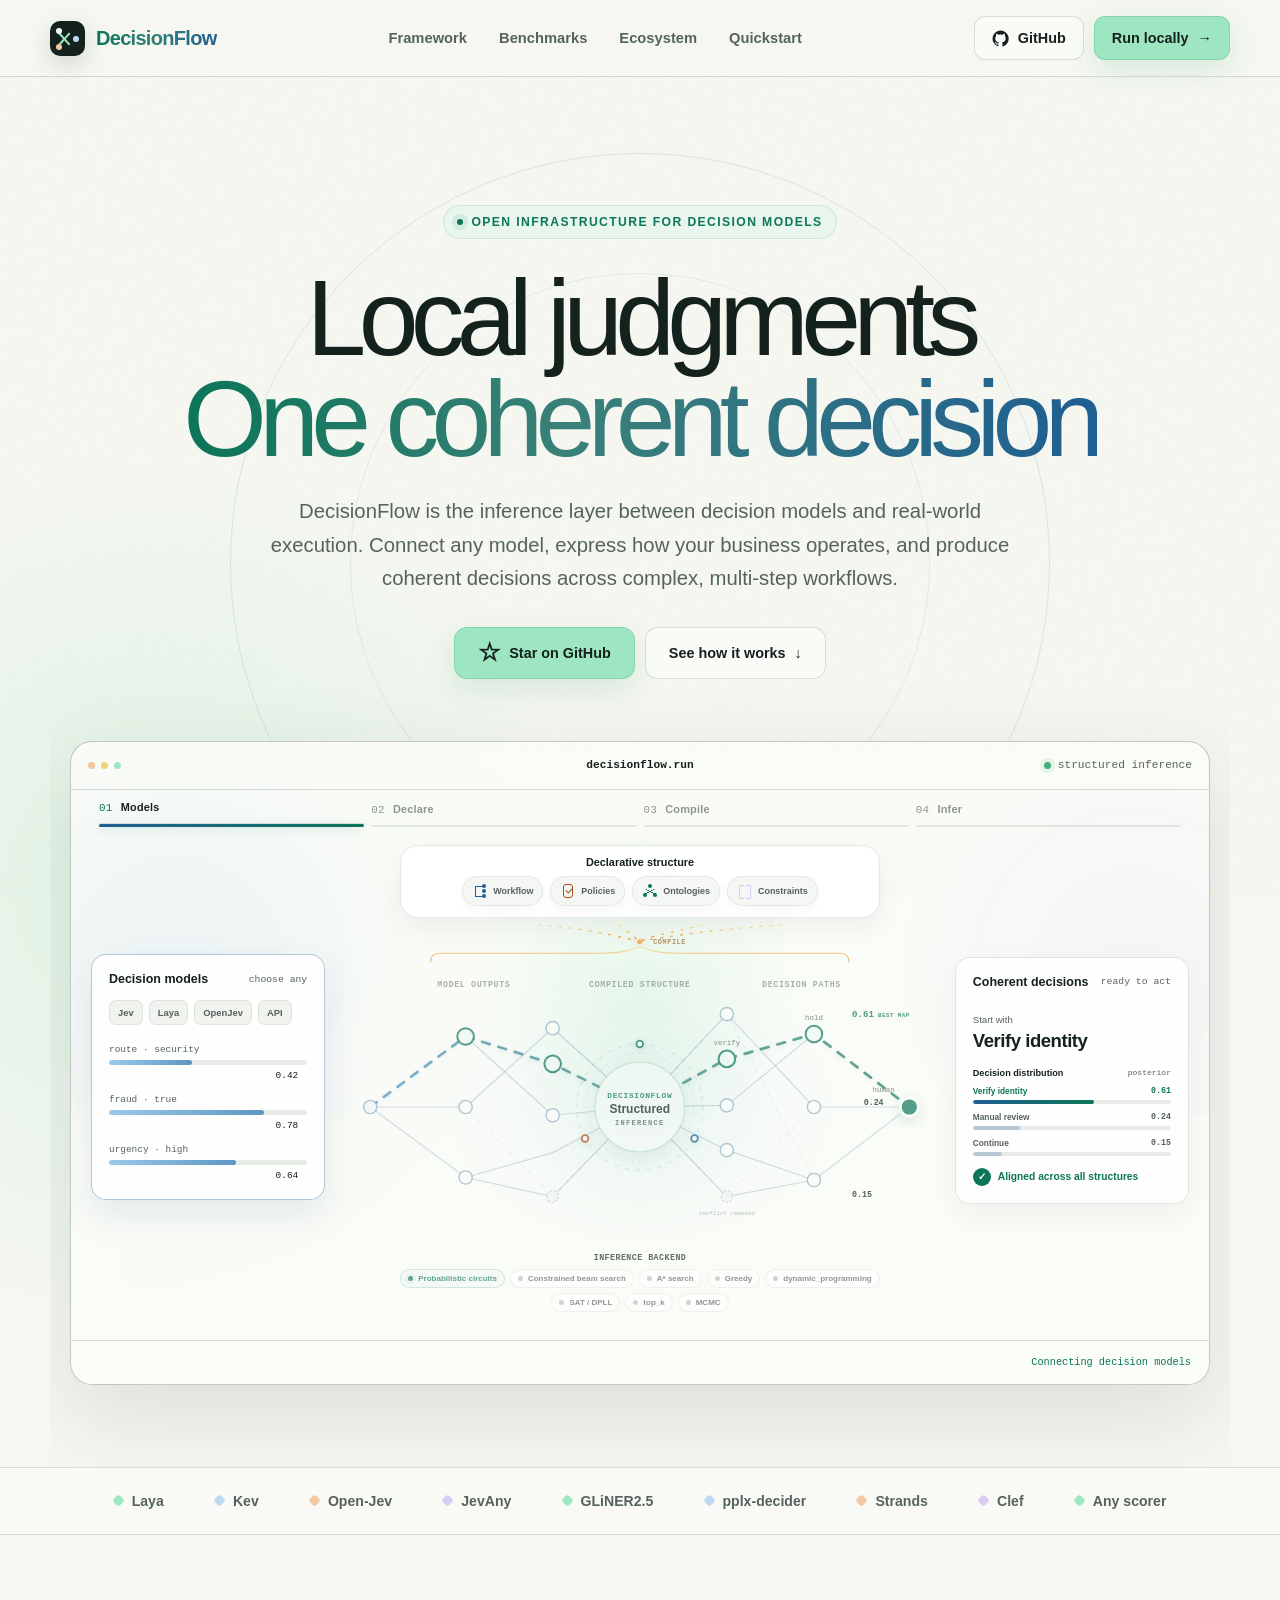
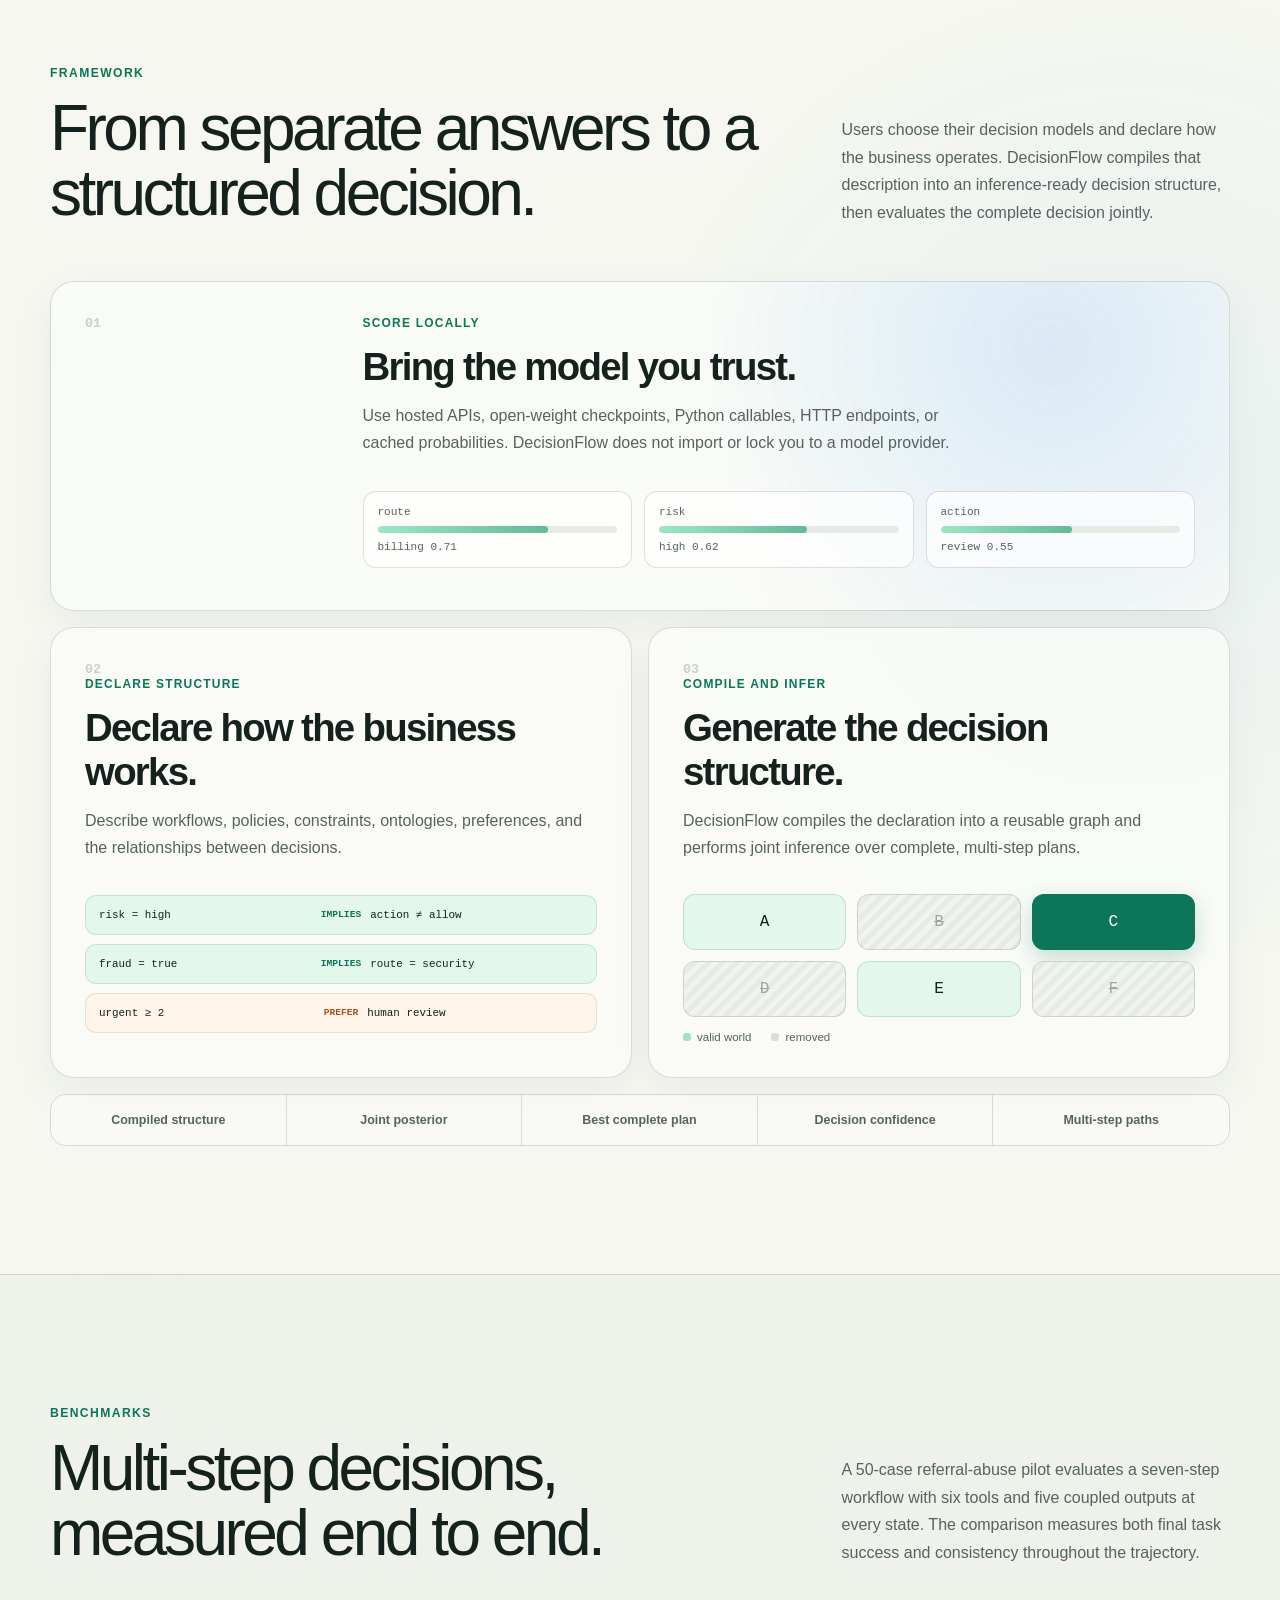
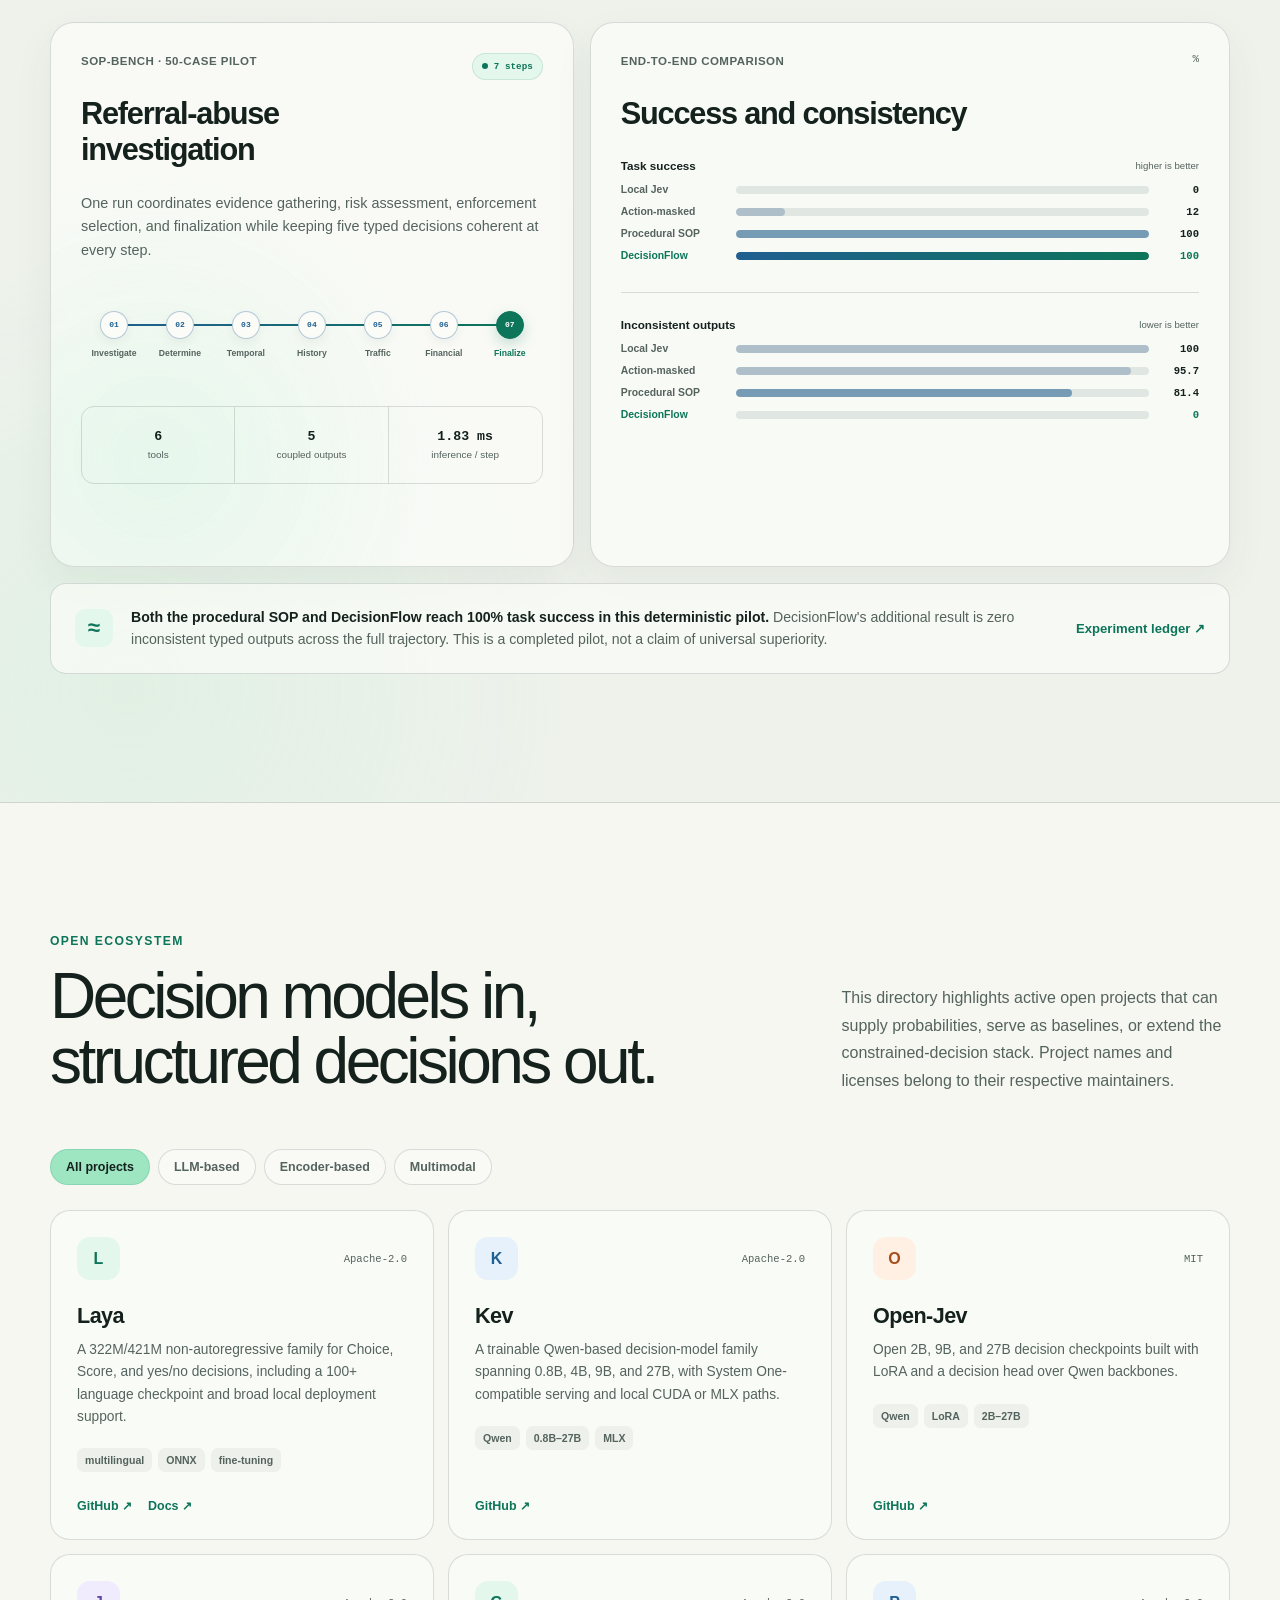
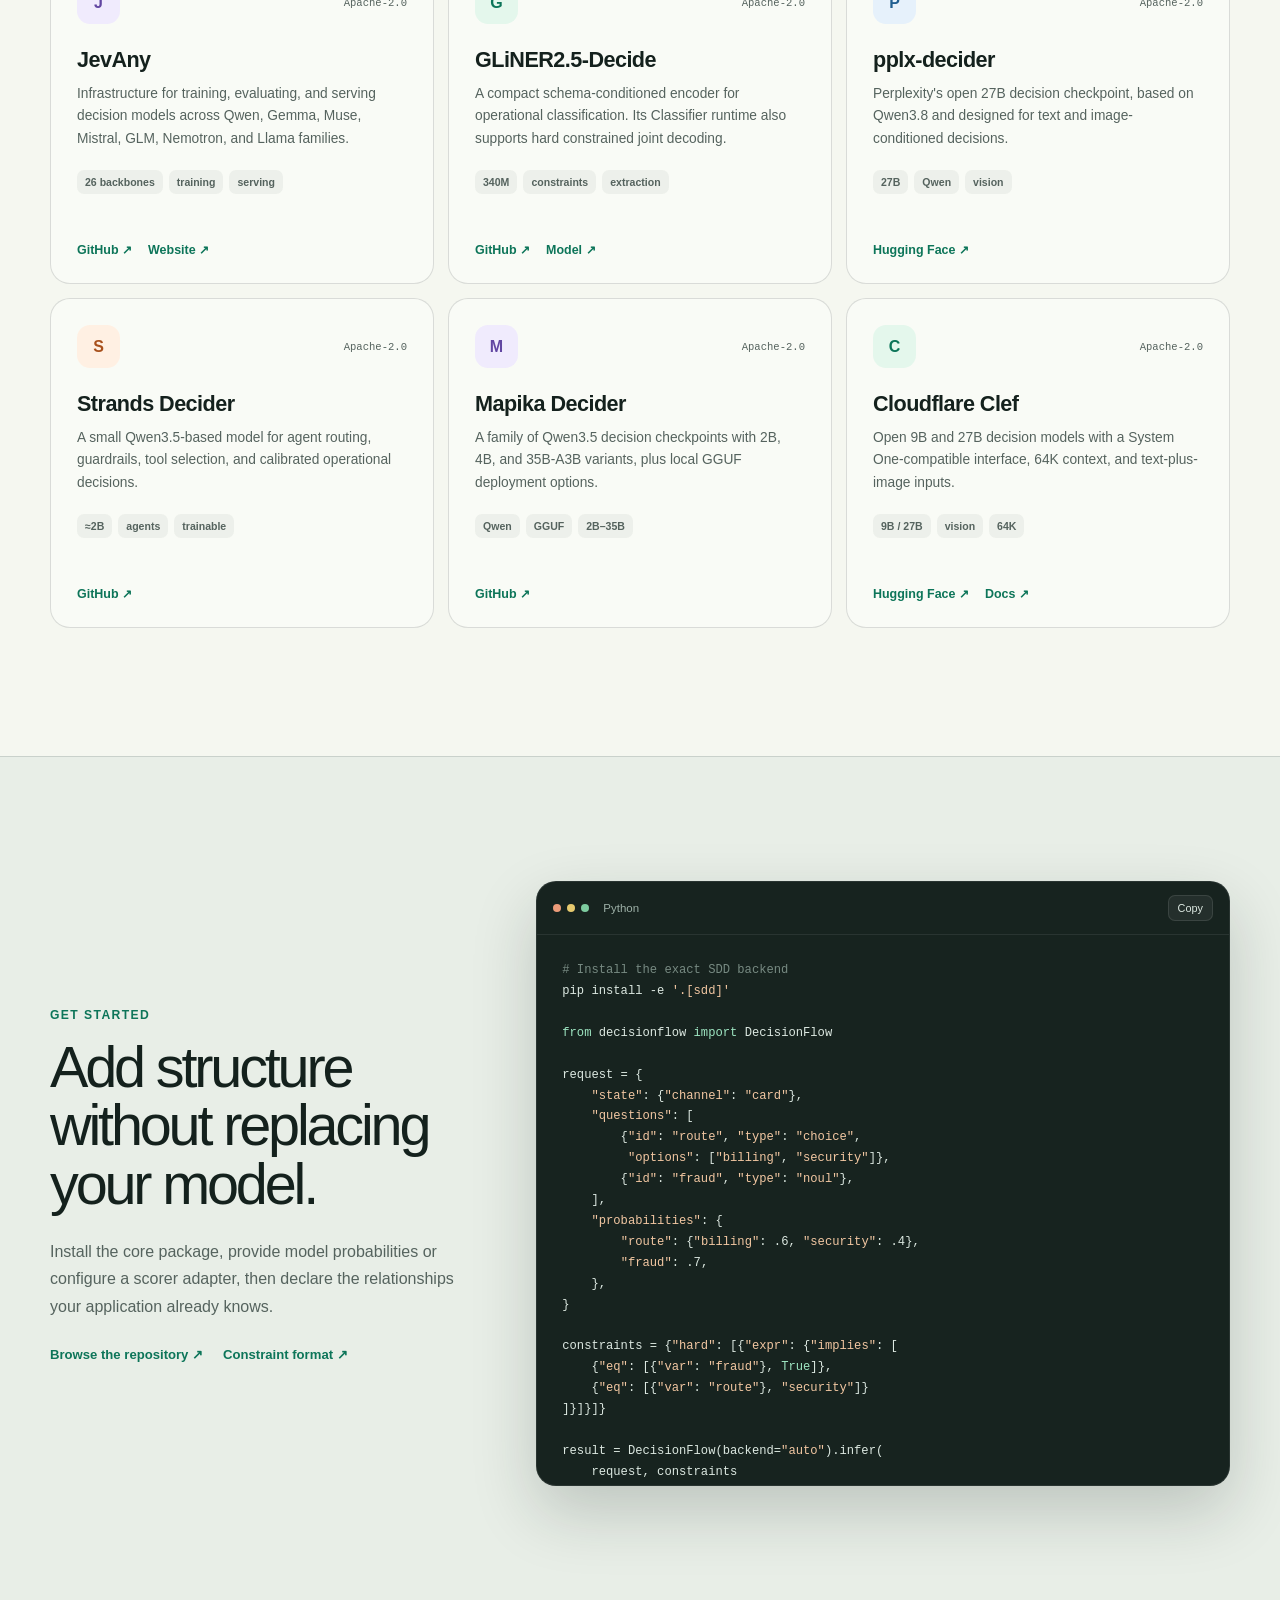
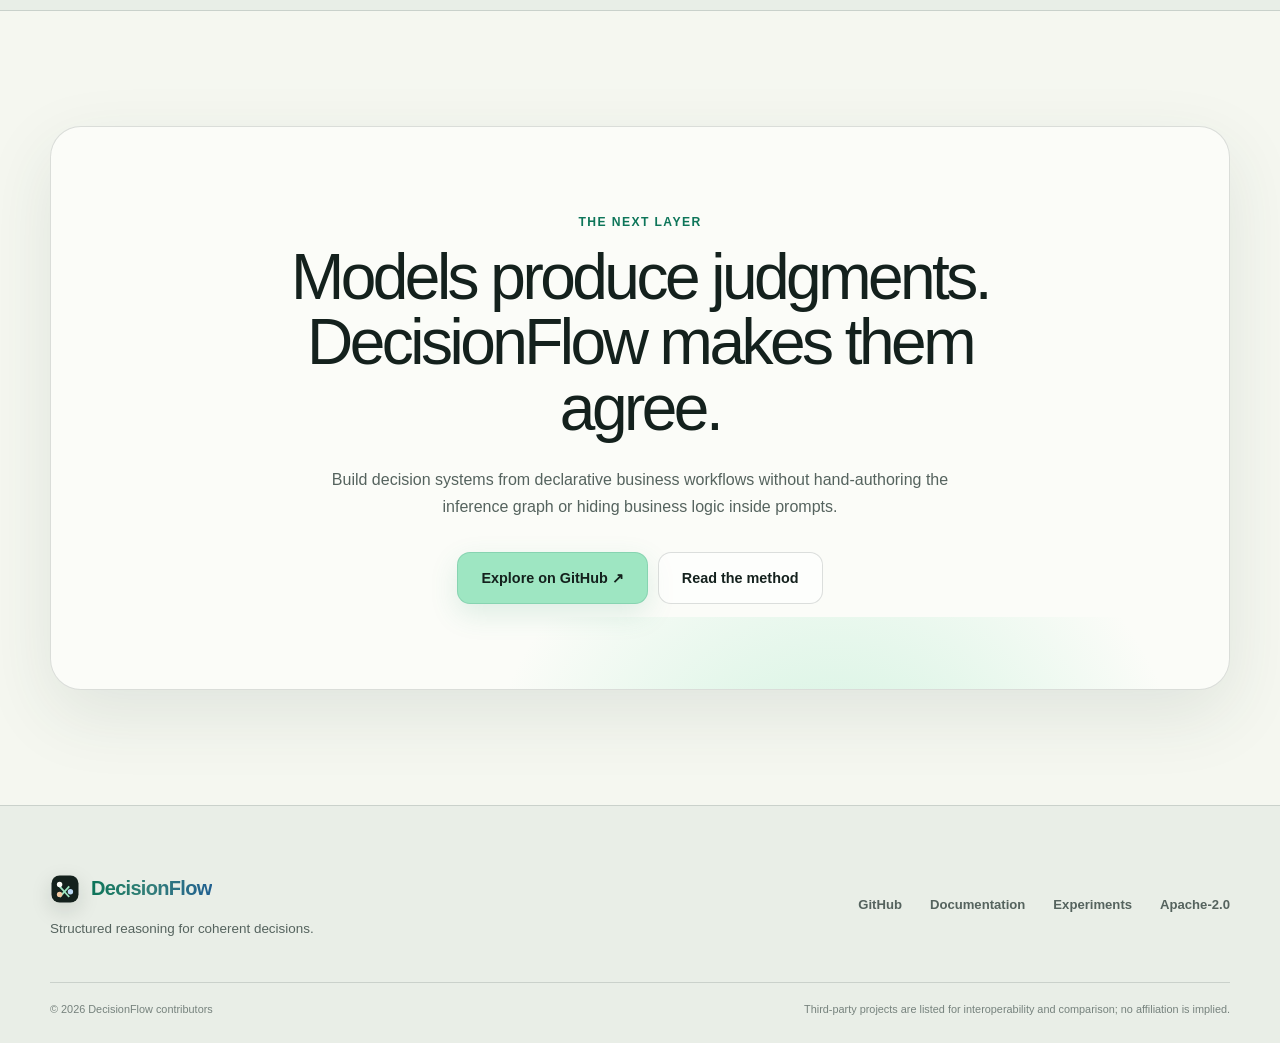
==== site/index.html @ d7b425db "Build declarative DecisionFlow core and refresh branding" ====
<!doctype html>
<html lang="en">
  <head>
    <meta charset="utf-8" />
    <meta name="viewport" content="width=device-width, initial-scale=1" />
    <meta
      name="description"
      content="DecisionFlow is the inference layer between decision models and real-world execution, producing coherent decisions across complex multi-step workflows."
    />
    <meta name="theme-color" content="#f5f7f0" />
    <meta property="og:title" content="DecisionFlow · Decisions that agree" />
    <meta
      property="og:description"
      content="Connect any decision model, express how your business operates, and produce coherent decisions across complex multi-step workflows."
    />
    <title>DecisionFlow · Decisions that agree</title>
    <link rel="icon" href="favicon.svg" type="image/svg+xml" />
    <link rel="stylesheet" href="styles.css" />
    <script src="script.js" defer></script>
  </head>
  <body>
    <a class="skip-link" href="#main">Skip to content</a>

    <header class="site-header">
      <div class="nav-shell">
        <a class="brand" href="#top" aria-label="DecisionFlow home">
          <span class="brand-mark" aria-hidden="true">
            <span class="mark-node mark-node-a"></span>
            <span class="mark-node mark-node-b"></span>
            <span class="mark-node mark-node-c"></span>
          </span>
          <span class="brand-wordmark">DecisionFlow</span>
        </a>

        <button class="nav-toggle" type="button" aria-expanded="false" aria-controls="primary-nav">
          <span class="sr-only">Toggle navigation</span>
          <span></span><span></span>
        </button>

        <nav id="primary-nav" class="primary-nav" aria-label="Primary navigation">
          <a href="#framework">Framework</a>
          <a href="#benchmarks">Benchmarks</a>
          <a href="#ecosystem">Ecosystem</a>
          <a href="#quickstart">Quickstart</a>
        </nav>

        <div class="nav-actions">
          <a class="button button-ghost" href="https://github.com/xiongbo010/DecisionFlow" target="_blank" rel="noreferrer">
            <svg viewBox="0 0 24 24" aria-hidden="true"><path d="M12 .7A11.5 11.5 0 0 0 8.36 23c.58.1.79-.25.79-.56v-2.02c-3.24.7-3.92-1.38-3.92-1.38-.53-1.35-1.3-1.7-1.3-1.7-1.05-.73.08-.72.08-.72 1.17.08 1.78 1.2 1.78 1.2 1.04 1.78 2.72 1.27 3.38.97.1-.75.4-1.27.74-1.56-2.58-.3-5.3-1.3-5.3-5.69 0-1.26.45-2.28 1.19-3.09-.12-.29-.52-1.47.11-3.05 0 0 .97-.31 3.16 1.18a10.95 10.95 0 0 1 5.76 0c2.2-1.49 3.16-1.18 3.16-1.18.63 1.58.23 2.76.11 3.05.74.81 1.19 1.83 1.19 3.09 0 4.4-2.72 5.39-5.31 5.68.42.36.79 1.07.79 2.16v3.2c0 .31.21.67.8.56A11.5 11.5 0 0 0 12 .7Z"/></svg>
            GitHub
          </a>
          <a class="button button-primary" href="#quickstart">Run locally <span aria-hidden="true">→</span></a>
        </div>
      </div>
    </header>

    <main id="main">
      <section id="top" class="hero section-shell">
        <div class="hero-orbit orbit-one" aria-hidden="true"></div>
        <div class="hero-orbit orbit-two" aria-hidden="true"></div>
        <div class="eyebrow reveal">Open Infrastructure for Decision Models</div>
        <h1 class="reveal">
          Local judgments<br />
          <span>One coherent decision</span>
        </h1>
        <p class="hero-copy reveal">
          DecisionFlow is the inference layer between decision models and real-world execution. Connect any model, express how your business operates, and produce coherent decisions across complex, multi-step workflows.
        </p>
        <div class="hero-actions reveal">
          <a class="button button-primary button-large" href="https://github.com/xiongbo010/DecisionFlow" target="_blank" rel="noreferrer">
            <span class="star-icon" aria-hidden="true">☆</span> Star on GitHub
          </a>
          <a class="button button-ghost button-large" href="#framework">See how it works <span aria-hidden="true">↓</span></a>
        </div>

        <div id="decisionflow-demo" class="flow-demo reveal" aria-label="DecisionFlow compile-and-infer animation">
          <div class="flow-topbar">
            <span class="flow-window-dots" aria-hidden="true"><i></i><i></i><i></i></span>
            <span id="flow-demo-title" class="flow-title">decisionflow.run</span>
            <span class="flow-runtime"><i></i> structured inference</span>
          </div>

          <div class="flow-stepper" aria-hidden="true">
            <span class="is-active" data-flow-step="0"><i>01</i> Models</span>
            <span data-flow-step="1"><i>02</i> Declare</span>
            <span data-flow-step="2"><i>03</i> Compile</span>
            <span data-flow-step="3"><i>04</i> Infer</span>
          </div>

          <div class="flow-canvas">
            <div class="flow-source flow-panel" data-flow-stage="0">
              <div class="flow-panel-heading">
                <span>Decision models</span>
                <small>choose any</small>
              </div>
              <div class="model-pills" aria-label="Compatible model sources">
                <span>Jev</span><span>Laya</span><span>OpenJev</span><span>API</span>
              </div>
              <div class="signal-list">
                <div><span>route · security</span><b><i style="--signal: 42%"></i></b><em>0.42</em></div>
                <div><span>fraud · true</span><b><i style="--signal: 78%"></i></b><em>0.78</em></div>
                <div><span>urgency · high</span><b><i style="--signal: 64%"></i></b><em>0.64</em></div>
              </div>
            </div>

            <div class="reasoning-field">
              <div class="reasoning-rules" data-flow-stage="1">
                <span>Declarative structure</span>
                <div>
                  <i><b class="structure-icon workflow" aria-hidden="true"></b>Workflow</i>
                  <i><b class="structure-icon policy" aria-hidden="true"></b>Policies</i>
                  <i><b class="structure-icon ontology" aria-hidden="true"></b>Ontologies</i>
                  <i><b class="structure-icon constraint" aria-hidden="true"></b>Constraints</i>
                </div>
              </div>
              <div class="compiler-stage" data-flow-stage="2" aria-label="Workflow, policies, ontologies, and constraints flow into the DecisionFlow Compiler, which generates the decision structure">
                <svg viewBox="0 0 700 48" aria-hidden="true">
                  <defs>
                    <linearGradient id="compilerArrowGradient" x1="0" x2="0" y1="0" y2="1">
                      <stop offset="0" stop-color="#f7d778" />
                      <stop offset="0.55" stop-color="#eda238" />
                      <stop offset="1" stop-color="#dc7928" />
                    </linearGradient>
                  </defs>
                  <g class="compiler-merge-streams">
                    <path d="M230 0 C265 2 310 10 347 19" />
                    <path d="M325 0 C332 6 342 12 348 19" />
                    <path d="M425 0 C405 6 365 12 352 19" />
                    <path d="M520 0 C470 3 405 10 353 19" />
                  </g>
                  <circle class="compiler-merge-point" cx="350" cy="20" r="3" />
                  <text x="366" y="23">COMPILE</text>
                  <path class="compiler-scope-brace" d="M350 26 C338 30 330 34 300 34 H110 Q100 34 100 44 M350 26 C362 30 370 34 400 34 H590 Q600 34 600 44" />
                </svg>
              </div>
              <svg class="reasoning-graph" data-flow-stage="3" viewBox="0 0 700 340" role="img" aria-labelledby="graph-title graph-desc">
                <title id="graph-title">DecisionFlow compiles and infers over a branching decision structure</title>
                <desc id="graph-desc">Decision models and a declarative business workflow are the user inputs. DecisionFlow compiles them into a decision structure, then performs joint inference over the generated graph to return coherent decisions.</desc>
                <defs>
                  <linearGradient id="pathGradient" x1="0" x2="1">
                    <stop offset="0" stop-color="#4d8fbd" />
                    <stop offset="0.5" stop-color="#347f79" />
                    <stop offset="1" stop-color="#178065" />
                  </linearGradient>
                  <filter id="coreGlow" x="-60%" y="-60%" width="220%" height="220%">
                    <feDropShadow dx="0" dy="8" stdDeviation="10" flood-color="#5c8f7b" flood-opacity="0.18" />
                  </filter>
                </defs>

                <g class="graph-labels" aria-hidden="true">
                  <text x="150" y="25">MODEL OUTPUTS</text>
                  <text x="350" y="25">COMPILED STRUCTURE</text>
                  <text x="545" y="25">DECISION PATHS</text>
                </g>

                <g class="reasoning-edges" aria-hidden="true">
                  <path class="reasoning-edge recommended" d="M25 170 L140 85 L245 118 L350 170 L455 112 L560 82 L675 170" />
                  <path class="reasoning-edge possible" d="M25 170 L140 170 L245 75 L350 170 L455 58 L560 170 L675 170" />
                  <path class="reasoning-edge possible" d="M25 170 L140 255 L245 225 L350 170 L455 222 L560 258 L675 170" />
                  <path class="reasoning-edge possible" d="M140 85 L245 180 L350 170 L455 168 L560 82" />
                  <path class="reasoning-edge possible" d="M140 255 L245 278 L350 170 L455 278 L560 258" />
                  <path class="reasoning-edge removed" d="M140 170 L245 278 L350 170 L455 278 L560 170" />
                  <path class="reasoning-edge removed" d="M245 75 L350 170 L455 58 L560 258" />
                </g>

                <g class="reasoning-nodes" aria-hidden="true">
                  <circle class="entry-node" cx="25" cy="170" r="8" />
                  <circle class="path-node selected" cx="140" cy="85" r="10" />
                  <circle class="path-node" cx="140" cy="170" r="8" />
                  <circle class="path-node" cx="140" cy="255" r="8" />
                  <circle class="path-node" cx="245" cy="75" r="8" />
                  <circle class="path-node selected" cx="245" cy="118" r="10" />
                  <circle class="path-node" cx="245" cy="180" r="8" />
                  <circle class="path-node removed-node" cx="245" cy="278" r="7" />

                  <circle class="path-node" cx="455" cy="58" r="8" />
                  <circle class="path-node selected" cx="455" cy="112" r="10" />
                  <circle class="path-node" cx="455" cy="168" r="8" />
                  <circle class="path-node" cx="455" cy="222" r="8" />
                  <circle class="path-node removed-node" cx="455" cy="278" r="7" />
                  <circle class="path-node selected" cx="560" cy="82" r="10" />
                  <circle class="path-node" cx="560" cy="170" r="8" />
                  <circle class="path-node" cx="560" cy="258" r="8" />
                  <circle class="exit-node" cx="675" cy="170" r="11" />
                </g>

                <g class="reasoning-core" filter="url(#coreGlow)">
                  <circle class="core-ring ring-a" cx="350" cy="170" r="76" />
                  <circle class="core-ring ring-b" cx="350" cy="170" r="65" />
                  <g class="core-orbit-dots" aria-hidden="true">
                    <circle cx="350" cy="94" r="4" />
                    <circle cx="416" cy="208" r="4" />
                    <circle cx="284" cy="208" r="4" />
                  </g>
                  <circle class="core-disc" cx="350" cy="170" r="54" />
                  <text class="core-brand" x="350" y="159">DECISIONFLOW</text>
                  <text class="core-action" x="350" y="177">Structured</text>
                  <text class="core-sub" x="350" y="192">INFERENCE</text>
                </g>

                <g class="path-labels" aria-hidden="true">
                  <text x="455" y="95">verify</text>
                  <text x="560" y="65">hold</text>
                  <text x="644" y="152">human</text>
                  <text class="removed-label" x="455" y="300">conflict removed</text>
                </g>

                <g class="path-probabilities" aria-hidden="true">
                  <text class="path-probability best" x="606" y="62">0.61<tspan dx="5">BEST MAP</tspan></text>
                  <text class="path-probability" x="620" y="168">0.24</text>
                  <text class="path-probability" x="606" y="278">0.15</text>
                </g>
              </svg>
              <div class="inference-backends" data-flow-stage="3" aria-label="Selectable inference backends: probabilistic circuits, constrained beam search, A star search, greedy, dynamic programming, SAT or DPLL, top k, and MCMC">
                <span>Inference backend</span>
                <div>
                  <i class="is-selected"><b></b>Probabilistic circuits</i>
                  <i><b></b>Constrained beam search</i>
                  <i><b></b>A* search</i>
                  <i><b></b>Greedy</i>
                  <i><b></b>dynamic_programming</i>
                  <i><b></b>SAT / DPLL</i>
                  <i><b></b>top_k</i>
                  <i><b></b>MCMC</i>
                </div>
              </div>
            </div>

            <div class="flow-result flow-panel" data-flow-stage="3">
              <div class="flow-panel-heading">
                <span>Coherent decisions</span>
                <small>ready to act</small>
              </div>
              <div class="recommendation-lead">
                <small>Start with</small>
                <strong>Verify identity</strong>
              </div>
              <div class="decision-distribution" role="img" aria-label="Decision distribution: verify identity 0.61, manual review 0.24, continue 0.15">
                <div class="distribution-heading"><span>Decision distribution</span><small>posterior</small></div>
                <div class="distribution-row is-best">
                  <div><span>Verify identity</span><strong>0.61</strong></div>
                  <b><i style="--probability: 61%"></i></b>
                </div>
                <div class="distribution-row">
                  <div><span>Manual review</span><strong>0.24</strong></div>
                  <b><i style="--probability: 24%"></i></b>
                </div>
                <div class="distribution-row">
                  <div><span>Continue</span><strong>0.15</strong></div>
                  <b><i style="--probability: 15%"></i></b>
                </div>
              </div>
              <div class="coherence-check"><span aria-hidden="true">✓</span> Aligned across all structures</div>
            </div>
          </div>

          <div class="flow-footer">
            <span class="flow-live" aria-live="polite">Connecting decision models</span>
          </div>
        </div>
      </section>

      <section class="model-ribbon" aria-label="Compatible decision-model ecosystem">
        <div class="ribbon-track">
          <a href="https://github.com/NandhaKishorM/laya" target="_blank" rel="noreferrer"><i class="ribbon-dot mint"></i>Laya</a>
          <a href="https://github.com/jaredpalmer/kev" target="_blank" rel="noreferrer"><i class="ribbon-dot blue"></i>Kev</a>
          <a href="https://github.com/Zefan-Cai/Open-Jev" target="_blank" rel="noreferrer"><i class="ribbon-dot orange"></i>Open-Jev</a>
          <a href="https://github.com/SimpleJev/JevAny" target="_blank" rel="noreferrer"><i class="ribbon-dot violet"></i>JevAny</a>
          <a href="https://github.com/fastino-ai/GLiNER2" target="_blank" rel="noreferrer"><i class="ribbon-dot mint"></i>GLiNER2.5</a>
          <a href="https://huggingface.co/perplexity-ai/pplx-decider-v1-27b" target="_blank" rel="noreferrer"><i class="ribbon-dot blue"></i>pplx-decider</a>
          <a href="https://github.com/strands-labs/strands-decider" target="_blank" rel="noreferrer"><i class="ribbon-dot orange"></i>Strands</a>
          <a href="https://huggingface.co/Cloudflare/clef" target="_blank" rel="noreferrer"><i class="ribbon-dot violet"></i>Clef</a>
          <span aria-hidden="true"><i class="ribbon-dot mint"></i>Any scorer</span>
        </div>
      </section>

      <section id="framework" class="section-shell content-section">
        <div class="section-heading reveal">
          <div>
            <span class="kicker">Framework</span>
            <h2>From separate answers to a structured decision.</h2>
          </div>
          <p>
            Users choose their decision models and declare how the business operates. DecisionFlow compiles that description into an inference-ready decision structure, then evaluates the complete decision jointly.
          </p>
        </div>

        <div class="method-grid">
          <article class="method-card method-card-wide reveal">
            <div class="card-number">01</div>
            <div class="method-card-copy">
              <span class="card-label">Score locally</span>
              <h3>Bring the model you trust.</h3>
              <p>Use hosted APIs, open-weight checkpoints, Python callables, HTTP endpoints, or cached probabilities. DecisionFlow does not import or lock you to a model provider.</p>
              <div class="probability-row" aria-label="Three example local probability distributions">
                <div><span>route</span><b style="--p: 71%"></b><small>billing 0.71</small></div>
                <div><span>risk</span><b style="--p: 62%"></b><small>high 0.62</small></div>
                <div><span>action</span><b style="--p: 55%"></b><small>review 0.55</small></div>
              </div>
            </div>
          </article>

          <article class="method-card reveal">
            <div class="card-number">02</div>
            <span class="card-label">Declare structure</span>
            <h3>Declare how the business works.</h3>
            <p>Describe workflows, policies, constraints, ontologies, preferences, and the relationships between decisions.</p>
            <div class="rule-stack" aria-hidden="true">
              <span><i>risk = high</i><b>implies</b><i>action ≠ allow</i></span>
              <span><i>fraud = true</i><b>implies</b><i>route = security</i></span>
              <span class="soft-rule"><i>urgent ≥ 2</i><b>prefer</b><i>human review</i></span>
            </div>
          </article>

          <article class="method-card reveal">
            <div class="card-number">03</div>
            <span class="card-label">Compile and infer</span>
            <h3>Generate the decision structure.</h3>
            <p>DecisionFlow compiles the declaration into a reusable graph and performs joint inference over complete, multi-step plans.</p>
            <div class="world-map" aria-hidden="true">
              <span class="valid">A</span><span>B</span><span class="valid selected">C</span><span>D</span><span class="valid">E</span><span>F</span>
            </div>
            <div class="world-legend"><span><i></i> valid world</span><span><i></i> removed</span></div>
          </article>
        </div>

        <div class="output-strip reveal">
          <span>Compiled structure</span><span>Joint posterior</span><span>Best complete plan</span><span>Decision confidence</span><span>Multi-step paths</span>
        </div>
      </section>

      <section id="benchmarks" class="evidence-section benchmark-section">
        <div class="section-shell">
          <div class="section-heading reveal">
            <div>
              <span class="kicker">Benchmarks</span>
              <h2>Multi-step decisions, measured end to end.</h2>
            </div>
            <p>A 50-case referral-abuse pilot evaluates a seven-step workflow with six tools and five coupled outputs at every state. The comparison measures both final task success and consistency throughout the trajectory.</p>
          </div>

          <div class="benchmark-grid">
            <article class="benchmark-demo reveal">
              <div class="benchmark-card-heading">
                <div>
                  <span class="metric-context">SOP-Bench · 50-case pilot</span>
                  <h3>Referral-abuse investigation</h3>
                </div>
                <span class="benchmark-status"><i></i>7 steps</span>
              </div>

              <p class="benchmark-summary">One run coordinates evidence gathering, risk assessment, enforcement selection, and finalization while keeping five typed decisions coherent at every step.</p>

              <div class="trajectory-demo" aria-label="Example seven-step DecisionFlow trajectory">
                <div class="trajectory-line" aria-hidden="true"><i></i></div>
                <ol>
                  <li><span>01</span><b>Investigate</b></li>
                  <li><span>02</span><b>Determine</b></li>
                  <li><span>03</span><b>Temporal</b></li>
                  <li><span>04</span><b>History</b></li>
                  <li><span>05</span><b>Traffic</b></li>
                  <li><span>06</span><b>Financial</b></li>
                  <li class="is-final"><span>07</span><b>Finalize</b></li>
                </ol>
              </div>

              <div class="benchmark-facts" aria-label="Experiment scale">
                <span><b>6</b> tools</span>
                <span><b>5</b> coupled outputs</span>
                <span><b>1.83 ms</b> inference / step</span>
              </div>
            </article>

            <article class="benchmark-chart reveal">
              <div class="benchmark-card-heading">
                <div>
                  <span class="metric-context">End-to-end comparison</span>
                  <h3>Success and consistency</h3>
                </div>
                <span class="chart-unit">%</span>
              </div>

              <div class="bar-panel" role="img" aria-label="Task success: Local Jev 0 percent, Action-masked workflow 12 percent, Procedural SOP 100 percent, DecisionFlow 100 percent">
                <div class="bar-panel-heading"><span>Task success</span><small>higher is better</small></div>
                <div class="benchmark-bar"><span>Local Jev</span><b><i style="--bar: 0%"></i></b><strong>0</strong></div>
                <div class="benchmark-bar"><span>Action-masked</span><b><i style="--bar: 12%"></i></b><strong>12</strong></div>
                <div class="benchmark-bar procedural"><span>Procedural SOP</span><b><i style="--bar: 100%"></i></b><strong>100</strong></div>
                <div class="benchmark-bar decisionflow"><span>DecisionFlow</span><b><i style="--bar: 100%"></i></b><strong>100</strong></div>
              </div>

              <div class="bar-panel" role="img" aria-label="Inconsistent typed outputs: Local Jev 100 percent, Action-masked workflow 95.7 percent, Procedural SOP 81.4 percent, DecisionFlow 0 percent">
                <div class="bar-panel-heading"><span>Inconsistent outputs</span><small>lower is better</small></div>
                <div class="benchmark-bar"><span>Local Jev</span><b><i style="--bar: 100%"></i></b><strong>100</strong></div>
                <div class="benchmark-bar"><span>Action-masked</span><b><i style="--bar: 95.7%"></i></b><strong>95.7</strong></div>
                <div class="benchmark-bar procedural"><span>Procedural SOP</span><b><i style="--bar: 81.4%"></i></b><strong>81.4</strong></div>
                <div class="benchmark-bar decisionflow"><span>DecisionFlow</span><b><i style="--bar: 0%"></i></b><strong>0</strong></div>
              </div>
            </article>
          </div>

          <div class="evidence-note benchmark-note reveal">
            <div class="note-icon" aria-hidden="true">≈</div>
            <p><strong>Both the procedural SOP and DecisionFlow reach 100% task success in this deterministic pilot.</strong> DecisionFlow's additional result is zero inconsistent typed outputs across the full trajectory. This is a completed pilot, not a claim of universal superiority.</p>
            <a href="https://github.com/xiongbo010/DecisionFlow/blob/main/experiments/EXPERIMENT_LEDGER.md" target="_blank" rel="noreferrer">Experiment ledger <span aria-hidden="true">↗</span></a>
          </div>
        </div>
      </section>

      <section id="ecosystem" class="section-shell content-section ecosystem-section">
        <div class="section-heading reveal">
          <div>
            <span class="kicker">Open ecosystem</span>
            <h2>Decision models in, structured decisions out.</h2>
          </div>
          <p>This directory highlights active open projects that can supply probabilities, serve as baselines, or extend the constrained-decision stack. Project names and licenses belong to their respective maintainers.</p>
        </div>

        <div class="project-filters reveal" role="group" aria-label="Filter ecosystem projects">
          <button class="filter-button active" type="button" data-filter="all">All projects</button>
          <button class="filter-button" type="button" data-filter="decoder">LLM-based</button>
          <button class="filter-button" type="button" data-filter="encoder">Encoder-based</button>
          <button class="filter-button" type="button" data-filter="multimodal">Multimodal</button>
        </div>

        <div class="project-grid">
          <article class="project-card reveal" data-category="encoder">
            <div class="project-topline"><span class="project-symbol symbol-mint">L</span><span class="license">Apache-2.0</span></div>
            <h3>Laya</h3>
            <p>A 322M/421M non-autoregressive family for Choice, Score, and yes/no decisions, including a 100+ language checkpoint and broad local deployment support.</p>
            <div class="tag-row"><span>multilingual</span><span>ONNX</span><span>fine-tuning</span></div>
            <div class="project-links">
              <a href="https://github.com/NandhaKishorM/laya" target="_blank" rel="noreferrer">GitHub ↗</a>
              <a href="https://nandhakishorm.github.io/laya/" target="_blank" rel="noreferrer">Docs ↗</a>
            </div>
          </article>

          <article class="project-card reveal" data-category="decoder">
            <div class="project-topline"><span class="project-symbol symbol-blue">K</span><span class="license">Apache-2.0</span></div>
            <h3>Kev</h3>
            <p>A trainable Qwen-based decision-model family spanning 0.8B, 4B, 9B, and 27B, with System One-compatible serving and local CUDA or MLX paths.</p>
            <div class="tag-row"><span>Qwen</span><span>0.8B–27B</span><span>MLX</span></div>
            <div class="project-links"><a href="https://github.com/jaredpalmer/kev" target="_blank" rel="noreferrer">GitHub ↗</a></div>
          </article>

          <article class="project-card reveal" data-category="decoder">
            <div class="project-topline"><span class="project-symbol symbol-orange">O</span><span class="license">MIT</span></div>
            <h3>Open-Jev</h3>
            <p>Open 2B, 9B, and 27B decision checkpoints built with LoRA and a decision head over Qwen backbones.</p>
            <div class="tag-row"><span>Qwen</span><span>LoRA</span><span>2B–27B</span></div>
            <div class="project-links"><a href="https://github.com/Zefan-Cai/Open-Jev" target="_blank" rel="noreferrer">GitHub ↗</a></div>
          </article>

          <article class="project-card reveal" data-category="decoder multimodal">
            <div class="project-topline"><span class="project-symbol symbol-violet">J</span><span class="license">Apache-2.0</span></div>
            <h3>JevAny</h3>
            <p>Infrastructure for training, evaluating, and serving decision models across Qwen, Gemma, Muse, Mistral, GLM, Nemotron, and Llama families.</p>
            <div class="tag-row"><span>26 backbones</span><span>training</span><span>serving</span></div>
            <div class="project-links">
              <a href="https://github.com/SimpleJev/JevAny" target="_blank" rel="noreferrer">GitHub ↗</a>
              <a href="https://simplejev.org/JevAny/" target="_blank" rel="noreferrer">Website ↗</a>
            </div>
          </article>

          <article class="project-card reveal" data-category="encoder">
            <div class="project-topline"><span class="project-symbol symbol-mint">G</span><span class="license">Apache-2.0</span></div>
            <h3>GLiNER2.5-Decide</h3>
            <p>A compact schema-conditioned encoder for operational classification. Its Classifier runtime also supports hard constrained joint decoding.</p>
            <div class="tag-row"><span>340M</span><span>constraints</span><span>extraction</span></div>
            <div class="project-links">
              <a href="https://github.com/fastino-ai/GLiNER2" target="_blank" rel="noreferrer">GitHub ↗</a>
              <a href="https://huggingface.co/fastino/GLiNER2.5-Decide" target="_blank" rel="noreferrer">Model ↗</a>
            </div>
          </article>

          <article class="project-card reveal" data-category="decoder multimodal">
            <div class="project-topline"><span class="project-symbol symbol-blue">P</span><span class="license">Apache-2.0</span></div>
            <h3>pplx-decider</h3>
            <p>Perplexity's open 27B decision checkpoint, based on Qwen3.8 and designed for text and image-conditioned decisions.</p>
            <div class="tag-row"><span>27B</span><span>Qwen</span><span>vision</span></div>
            <div class="project-links"><a href="https://huggingface.co/perplexity-ai/pplx-decider-v1-27b" target="_blank" rel="noreferrer">Hugging Face ↗</a></div>
          </article>

          <article class="project-card reveal" data-category="decoder">
            <div class="project-topline"><span class="project-symbol symbol-orange">S</span><span class="license">Apache-2.0</span></div>
            <h3>Strands Decider</h3>
            <p>A small Qwen3.5-based model for agent routing, guardrails, tool selection, and calibrated operational decisions.</p>
            <div class="tag-row"><span>≈2B</span><span>agents</span><span>trainable</span></div>
            <div class="project-links"><a href="https://github.com/strands-labs/strands-decider" target="_blank" rel="noreferrer">GitHub ↗</a></div>
          </article>

          <article class="project-card reveal" data-category="decoder">
            <div class="project-topline"><span class="project-symbol symbol-violet">M</span><span class="license">Apache-2.0</span></div>
            <h3>Mapika Decider</h3>
            <p>A family of Qwen3.5 decision checkpoints with 2B, 4B, and 35B-A3B variants, plus local GGUF deployment options.</p>
            <div class="tag-row"><span>Qwen</span><span>GGUF</span><span>2B–35B</span></div>
            <div class="project-links"><a href="https://github.com/Mapika/decider" target="_blank" rel="noreferrer">GitHub ↗</a></div>
          </article>

          <article class="project-card reveal" data-category="decoder multimodal">
            <div class="project-topline"><span class="project-symbol symbol-mint">C</span><span class="license">Apache-2.0</span></div>
            <h3>Cloudflare Clef</h3>
            <p>Open 9B and 27B decision models with a System One-compatible interface, 64K context, and text-plus-image inputs.</p>
            <div class="tag-row"><span>9B / 27B</span><span>vision</span><span>64K</span></div>
            <div class="project-links">
              <a href="https://huggingface.co/Cloudflare/clef" target="_blank" rel="noreferrer">Hugging Face ↗</a>
              <a href="https://developers.cloudflare.com/workers-ai/models/clef/" target="_blank" rel="noreferrer">Docs ↗</a>
            </div>
          </article>
        </div>
      </section>

      <section id="quickstart" class="quickstart-section">
        <div class="section-shell quickstart-grid">
          <div class="quickstart-copy reveal">
            <span class="kicker">Get started</span>
            <h2>Add structure without replacing your model.</h2>
            <p>Install the core package, provide model probabilities or configure a scorer adapter, then declare the relationships your application already knows.</p>
            <div class="quickstart-links">
              <a href="https://github.com/xiongbo010/DecisionFlow" target="_blank" rel="noreferrer">Browse the repository ↗</a>
              <a href="https://github.com/xiongbo010/DecisionFlow/blob/main/docs/json-format.md" target="_blank" rel="noreferrer">Constraint format ↗</a>
            </div>
          </div>

          <div class="code-window reveal">
            <div class="code-toolbar">
              <div><i></i><i></i><i></i><span>Python</span></div>
              <button id="copy-code" type="button" data-copy-target="quickstart-code">Copy</button>
            </div>
            <pre id="quickstart-code"><code><span class="code-muted"># Install the exact SDD backend</span>
pip install -e <span class="code-string">'.[sdd]'</span>

<span class="code-keyword">from</span> decisionflow <span class="code-keyword">import</span> DecisionFlow

request = {
    <span class="code-string">"state"</span>: {<span class="code-string">"channel"</span>: <span class="code-string">"card"</span>},
    <span class="code-string">"questions"</span>: [
        {<span class="code-string">"id"</span>: <span class="code-string">"route"</span>, <span class="code-string">"type"</span>: <span class="code-string">"choice"</span>,
         <span class="code-string">"options"</span>: [<span class="code-string">"billing"</span>, <span class="code-string">"security"</span>]},
        {<span class="code-string">"id"</span>: <span class="code-string">"fraud"</span>, <span class="code-string">"type"</span>: <span class="code-string">"noul"</span>},
    ],
    <span class="code-string">"probabilities"</span>: {
        <span class="code-string">"route"</span>: {<span class="code-string">"billing"</span>: .6, <span class="code-string">"security"</span>: .4},
        <span class="code-string">"fraud"</span>: .7,
    },
}

constraints = {<span class="code-string">"hard"</span>: [{<span class="code-string">"expr"</span>: {<span class="code-string">"implies"</span>: [
    {<span class="code-string">"eq"</span>: [{<span class="code-string">"var"</span>: <span class="code-string">"fraud"</span>}, <span class="code-keyword">True</span>]},
    {<span class="code-string">"eq"</span>: [{<span class="code-string">"var"</span>: <span class="code-string">"route"</span>}, <span class="code-string">"security"</span>]}
]}]}]}

result = DecisionFlow(backend=<span class="code-string">"auto"</span>).infer(
    request, constraints
)
print(result.joint_map)
print(result.marginals)
print(result.valid_mass)</code></pre>
          </div>
        </div>
      </section>

      <section class="closing-section section-shell">
        <div class="closing-card reveal">
          <div class="closing-glow" aria-hidden="true"></div>
          <span class="kicker">The next layer</span>
          <h2>Models produce judgments.<br />DecisionFlow makes them agree.</h2>
          <p>Build decision systems from declarative business workflows without hand-authoring the inference graph or hiding business logic inside prompts.</p>
          <div class="hero-actions">
            <a class="button button-primary button-large" href="https://github.com/xiongbo010/DecisionFlow" target="_blank" rel="noreferrer">Explore on GitHub ↗</a>
            <a class="button button-ghost button-large" href="https://github.com/xiongbo010/DecisionFlow#readme" target="_blank" rel="noreferrer">Read the method</a>
          </div>
        </div>
      </section>
    </main>

    <footer class="site-footer">
      <div class="section-shell footer-grid">
        <div>
          <a class="brand" href="#top">
            <span class="brand-mark small" aria-hidden="true">
              <span class="mark-node mark-node-a"></span><span class="mark-node mark-node-b"></span><span class="mark-node mark-node-c"></span>
            </span>
            <span class="brand-wordmark">DecisionFlow</span>
          </a>
          <p>Structured reasoning for coherent decisions.</p>
        </div>
        <div class="footer-links">
          <a href="https://github.com/xiongbo010/DecisionFlow" target="_blank" rel="noreferrer">GitHub</a>
          <a href="https://github.com/xiongbo010/DecisionFlow#readme" target="_blank" rel="noreferrer">Documentation</a>
          <a href="https://github.com/xiongbo010/DecisionFlow/tree/main/experiments#readme" target="_blank" rel="noreferrer">Experiments</a>
          <a href="https://github.com/xiongbo010/DecisionFlow/blob/main/LICENSE" target="_blank" rel="noreferrer">Apache-2.0</a>
        </div>
      </div>
      <div class="section-shell footer-bottom">
        <span>© 2026 DecisionFlow contributors</span>
        <span>Third-party projects are listed for interoperability and comparison; no affiliation is implied.</span>
      </div>
    </footer>
  </body>
</html>
---- site/styles.css ----
:root {
  --paper: #f5f7f0;
  --paper-bright: #fbfcf8;
  --ink: #14211d;
  --ink-soft: #55635e;
  --line: rgba(20, 33, 29, 0.14);
  --line-strong: rgba(20, 33, 29, 0.24);
  --mint: #9ee6c2;
  --mint-deep: #0d7559;
  --mint-pale: #e4f7ec;
  --blue: #bcd9f5;
  --blue-deep: #205f91;
  --orange: #f2c7a2;
  --orange-deep: #a8501c;
  --violet: #d9cdf8;
  --violet-deep: #6247a2;
  --shadow: 0 24px 70px rgba(43, 67, 57, 0.1);
  --radius: 24px;
  --shell: min(1180px, calc(100vw - 48px));
}

* {
  box-sizing: border-box;
}

html {
  scroll-behavior: smooth;
}

body {
  margin: 0;
  color: var(--ink);
  background:
    radial-gradient(circle at 12% 12%, rgba(158, 230, 194, 0.25), transparent 27rem),
    radial-gradient(circle at 88% 28%, rgba(188, 217, 245, 0.22), transparent 31rem),
    var(--paper);
  font-family: Inter, "SF Pro Display", "Segoe UI", "PingFang SC", "Microsoft YaHei", sans-serif;
  -webkit-font-smoothing: antialiased;
}

body::before {
  position: fixed;
  inset: 0;
  z-index: -1;
  content: "";
  pointer-events: none;
  opacity: 0.34;
  background-image: url("data:image/svg+xml,%3Csvg viewBox='0 0 120 120' xmlns='http://www.w3.org/2000/svg'%3E%3Cfilter id='n'%3E%3CfeTurbulence type='fractalNoise' baseFrequency='.9' numOctaves='3' stitchTiles='stitch'/%3E%3C/filter%3E%3Crect width='100%25' height='100%25' filter='url(%23n)' opacity='.055'/%3E%3C/svg%3E");
}

a {
  color: inherit;
  text-decoration: none;
}

button,
input,
select {
  font: inherit;
}

.skip-link {
  position: fixed;
  top: 12px;
  left: 12px;
  z-index: 200;
  padding: 10px 14px;
  color: white;
  background: var(--ink);
  border-radius: 10px;
  transform: translateY(-150%);
}

.skip-link:focus {
  transform: translateY(0);
}

.sr-only {
  position: absolute;
  width: 1px;
  height: 1px;
  padding: 0;
  margin: -1px;
  overflow: hidden;
  clip: rect(0, 0, 0, 0);
  white-space: nowrap;
  border: 0;
}

.section-shell,
.nav-shell {
  width: var(--shell);
  margin-inline: auto;
}

.site-header {
  position: sticky;
  top: 0;
  z-index: 100;
  background: rgba(245, 247, 240, 0.84);
  border-bottom: 1px solid var(--line);
  backdrop-filter: blur(18px);
}

.nav-shell {
  display: grid;
  grid-template-columns: auto 1fr auto;
  align-items: center;
  min-height: 76px;
  gap: 36px;
}

.brand {
  display: inline-flex;
  align-items: center;
  gap: 11px;
  font-size: 1.25rem;
  font-weight: 760;
  letter-spacing: -0.035em;
}

.brand-wordmark {
  background: linear-gradient(96deg, var(--mint-deep) 0%, #347f79 48%, var(--blue-deep) 100%);
  -webkit-background-clip: text;
  color: transparent;
  background-clip: text;
}

.brand-mark {
  position: relative;
  display: inline-block;
  width: 35px;
  height: 35px;
  overflow: hidden;
  background: var(--ink);
  border-radius: 10px;
  box-shadow: 0 8px 24px rgba(20, 33, 29, 0.15);
}

.brand-mark::before,
.brand-mark::after {
  position: absolute;
  width: 16px;
  height: 2px;
  content: "";
  background: var(--mint);
  transform-origin: left center;
}

.brand-mark::before {
  top: 11px;
  left: 9px;
  transform: rotate(48deg);
}

.brand-mark::after {
  top: 23px;
  left: 9px;
  transform: rotate(-48deg);
}

.mark-node {
  position: absolute;
  z-index: 2;
  width: 6px;
  height: 6px;
  background: var(--paper-bright);
  border-radius: 50%;
}

.mark-node-a { top: 7px; left: 6px; }
.mark-node-b { top: 15px; right: 6px; background: var(--blue); }
.mark-node-c { bottom: 6px; left: 6px; background: var(--orange); }

.brand-mark.small {
  width: 30px;
  height: 30px;
  border-radius: 9px;
  transform: scale(0.9);
}

.primary-nav {
  display: flex;
  justify-content: center;
  gap: 32px;
  color: var(--ink-soft);
  font-size: 0.92rem;
  font-weight: 650;
}

.primary-nav a,
.footer-links a {
  position: relative;
  transition: color 180ms ease;
}

.primary-nav a:hover,
.footer-links a:hover {
  color: var(--ink);
}

.primary-nav a::after {
  position: absolute;
  right: 0;
  bottom: -7px;
  left: 0;
  height: 2px;
  content: "";
  background: var(--mint-deep);
  border-radius: 999px;
  transform: scaleX(0);
  transition: transform 180ms ease;
}

.primary-nav a:hover::after {
  transform: scaleX(1);
}

.nav-actions,
.hero-actions {
  display: flex;
  align-items: center;
  gap: 10px;
}

.button {
  display: inline-flex;
  align-items: center;
  justify-content: center;
  min-height: 44px;
  padding: 0 17px;
  gap: 9px;
  font-size: 0.9rem;
  font-weight: 720;
  border: 1px solid transparent;
  border-radius: 11px;
  transition: transform 180ms ease, box-shadow 180ms ease, background 180ms ease;
}

.button:hover {
  transform: translateY(-2px);
}

.button svg {
  width: 17px;
  height: 17px;
  fill: currentColor;
}

.button-primary {
  background: var(--mint);
  border-color: rgba(13, 117, 89, 0.16);
  box-shadow: 0 10px 28px rgba(55, 154, 115, 0.15);
}

.button-primary:hover {
  background: #aaf0cd;
  box-shadow: 0 14px 32px rgba(55, 154, 115, 0.22);
}

.button-ghost {
  background: rgba(255, 255, 255, 0.5);
  border-color: var(--line);
}

.button-ghost:hover {
  background: rgba(255, 255, 255, 0.9);
  box-shadow: 0 10px 26px rgba(43, 67, 57, 0.08);
}

.button-large {
  min-height: 52px;
  padding-inline: 23px;
  border-radius: 13px;
}

.star-icon {
  font-size: 1.55rem;
  line-height: 0;
}

.nav-toggle {
  display: none;
  width: 42px;
  height: 42px;
  padding: 0;
  background: transparent;
  border: 1px solid var(--line);
  border-radius: 10px;
}

.nav-toggle span:not(.sr-only) {
  display: block;
  width: 17px;
  height: 2px;
  margin: 4px auto;
  background: var(--ink);
}

.hero {
  position: relative;
  display: flex;
  min-height: 850px;
  padding: 128px 0 82px;
  align-items: center;
  flex-direction: column;
  overflow: hidden;
  text-align: center;
}

.hero h1 {
  max-width: 1000px;
  margin: 29px 0 25px;
  font-size: clamp(4rem, 8.4vw, 7.5rem);
  font-weight: 520;
  line-height: 0.94;
  letter-spacing: -0.072em;
}

.hero h1 span {
  background: linear-gradient(92deg, var(--mint-deep) 2%, #3a8179 42%, var(--blue-deep) 98%);
  -webkit-background-clip: text;
  color: transparent;
  background-clip: text;
}

.eyebrow,
.kicker {
  display: inline-flex;
  align-items: center;
  gap: 8px;
  color: var(--mint-deep);
  font-size: 0.76rem;
  font-weight: 800;
  letter-spacing: 0.115em;
  text-transform: uppercase;
}

.eyebrow {
  padding: 9px 13px;
  background: rgba(228, 247, 236, 0.78);
  border: 1px solid rgba(13, 117, 89, 0.13);
  border-radius: 999px;
}

.eyebrow::before {
  width: 6px;
  height: 6px;
  content: "";
  background: var(--mint-deep);
  border-radius: 50%;
  box-shadow: 0 0 0 5px rgba(13, 117, 89, 0.09);
  animation: eyebrow-pulse 1.8s ease-in-out infinite;
}

.hero-copy {
  max-width: 740px;
  margin: 0;
  color: var(--ink-soft);
  font-size: clamp(1.05rem, 1.8vw, 1.27rem);
  line-height: 1.65;
}

.hero-actions {
  margin-top: 31px;
}

.hero-orbit {
  position: absolute;
  z-index: -1;
  border: 1px solid rgba(13, 117, 89, 0.12);
  border-radius: 50%;
}

.orbit-one {
  top: 76px;
  left: 50%;
  width: 820px;
  height: 820px;
  transform: translateX(-50%);
}

.orbit-two {
  top: 196px;
  left: 50%;
  width: 580px;
  height: 580px;
  border-color: rgba(32, 95, 145, 0.09);
  transform: translateX(-50%);
}

.hero-console {
  position: relative;
  width: min(900px, 94%);
  margin-top: 62px;
  text-align: left;
  background: rgba(251, 252, 248, 0.83);
  border: 1px solid var(--line-strong);
  border-radius: 20px;
  box-shadow: var(--shadow);
  backdrop-filter: blur(16px);
}

.console-topbar {
  display: flex;
  padding: 13px 17px;
  align-items: center;
  justify-content: space-between;
  color: var(--ink-soft);
  font-family: "SFMono-Regular", Consolas, monospace;
  font-size: 0.76rem;
  border-bottom: 1px solid var(--line);
}

.status-pill {
  display: flex;
  align-items: center;
  gap: 7px;
}

.status-pill i {
  width: 7px;
  height: 7px;
  background: #43ae79;
  border-radius: 50%;
  box-shadow: 0 0 0 4px rgba(67, 174, 121, 0.12);
}

.decision-worlds {
  display: grid;
  grid-template-columns: minmax(180px, 1fr) auto minmax(190px, 1fr) auto minmax(180px, 1fr);
  padding: 27px;
  align-items: center;
  gap: 18px;
}

.world-input,
.world-output,
.constraint-chip {
  min-height: 112px;
  padding: 18px;
  background: var(--paper-bright);
  border: 1px solid var(--line);
  border-radius: 15px;
}

.world-input > span {
  color: var(--ink-soft);
  font-size: 0.78rem;
  font-weight: 700;
}

.mini-bars {
  display: flex;
  height: 62px;
  margin-top: 8px;
  align-items: end;
  gap: 10px;
}

.mini-bars i {
  width: 28%;
  height: var(--value);
  background: linear-gradient(to top, var(--blue), #ddecfa);
  border: 1px solid rgba(32, 95, 145, 0.12);
  border-radius: 6px 6px 3px 3px;
}

.constraint-chip {
  display: flex;
  min-height: 72px;
  padding: 14px;
  align-items: center;
  justify-content: center;
  gap: 8px;
  color: var(--mint-deep);
  background: var(--mint-pale);
  border-color: rgba(13, 117, 89, 0.17);
  font-family: "SFMono-Regular", Consolas, monospace;
  font-size: 0.72rem;
}

.constraint-chip b {
  color: var(--ink-soft);
}

.world-output {
  display: flex;
  flex-direction: column;
  justify-content: center;
  gap: 7px;
  background: linear-gradient(145deg, #fff, var(--mint-pale));
}

.world-output strong {
  margin-bottom: 2px;
  font-size: 0.86rem;
}

.world-output span {
  font-family: "SFMono-Regular", Consolas, monospace;
  font-size: 0.72rem;
}

.world-arrow {
  color: var(--ink-soft);
  font-size: 1.4rem;
}

.console-metrics {
  display: flex;
  padding: 15px 27px 18px;
  gap: 29px;
  color: var(--ink-soft);
  font-size: 0.76rem;
  border-top: 1px solid var(--line);
}

.console-metrics b {
  color: var(--ink);
}

/* Homepage inference flow */
.flow-demo {
  position: relative;
  width: min(1140px, 100%);
  margin-top: 62px;
  overflow: hidden;
  text-align: left;
  background: rgba(251, 252, 248, 0.9);
  border: 1px solid var(--line-strong);
  border-radius: 22px;
  box-shadow: 0 30px 90px rgba(43, 67, 57, 0.13);
  backdrop-filter: blur(18px);
}

.flow-demo::before {
  position: absolute;
  inset: 44px -10% auto;
  height: 330px;
  content: "";
  pointer-events: none;
  background:
    radial-gradient(circle at 50% 60%, rgba(158, 230, 194, 0.2), transparent 23%),
    radial-gradient(circle at 16% 55%, rgba(188, 217, 245, 0.18), transparent 22%),
    radial-gradient(circle at 86% 55%, rgba(217, 205, 248, 0.16), transparent 22%);
}

.flow-topbar {
  position: relative;
  z-index: 3;
  display: grid;
  grid-template-columns: 1fr auto 1fr;
  min-height: 48px;
  padding-inline: 17px;
  align-items: center;
  color: var(--ink-soft);
  border-bottom: 1px solid var(--line);
  font-family: "SFMono-Regular", Consolas, monospace;
  font-size: 0.7rem;
}

.flow-window-dots {
  display: flex;
  gap: 6px;
}

.flow-window-dots i {
  width: 7px;
  height: 7px;
  background: #d8ddd8;
  border-radius: 50%;
}

.flow-window-dots i:first-child { background: var(--orange); }
.flow-window-dots i:nth-child(2) { background: #ead57e; }
.flow-window-dots i:last-child { background: var(--mint); }

.flow-title {
  color: var(--ink);
  font-weight: 700;
}

.flow-runtime {
  display: inline-flex;
  justify-self: end;
  align-items: center;
  gap: 7px;
}

.flow-runtime i {
  width: 7px;
  height: 7px;
  background: #43ae79;
  border-radius: 50%;
  box-shadow: 0 0 0 4px rgba(67, 174, 121, 0.12);
  animation: runtime-pulse 2.2s ease-in-out infinite;
}

.flow-stepper {
  --step-translate: 0%;
  position: relative;
  z-index: 3;
  display: grid;
  grid-template-columns: repeat(4, 1fr);
  padding: 13px 28px 0;
  gap: 7px;
}

.flow-stepper::before {
  position: absolute;
  bottom: 0;
  left: 28px;
  z-index: 2;
  width: calc((100% - 77px) / 4);
  height: 3px;
  content: "";
  background: linear-gradient(90deg, var(--blue-deep), var(--mint-deep));
  border-radius: 999px;
  box-shadow: 0 2px 9px rgba(13, 117, 89, 0.22);
  transform: translateX(var(--step-translate));
  transition: transform 620ms cubic-bezier(0.2, 0.82, 0.24, 1);
}

.flow-stepper span {
  position: relative;
  padding: 0 0 11px;
  color: #8a9691;
  font-size: 0.68rem;
  font-weight: 750;
  letter-spacing: 0.02em;
  transition: color 320ms ease, transform 420ms cubic-bezier(0.2, 0.82, 0.24, 1);
}

.flow-stepper span::after {
  position: absolute;
  right: 0;
  bottom: 0;
  left: 0;
  height: 2px;
  content: "";
  background: #e2e6e1;
  border-radius: 99px;
  transition: background 320ms ease;
}

.flow-stepper span.is-active {
  color: var(--ink);
  transform: translateY(-2px);
}

.flow-stepper span.is-active::after {
  background: #dce5e0;
}

.flow-stepper i {
  margin-right: 5px;
  color: inherit;
  font-family: "SFMono-Regular", Consolas, monospace;
  font-style: normal;
  font-weight: 500;
  transition: color 320ms ease;
}

.flow-stepper span.is-active i { color: var(--mint-deep); }

.flow-canvas {
  position: relative;
  z-index: 2;
  display: grid;
  grid-template-areas: "source reasoning result";
  grid-template-columns: minmax(220px, 0.8fr) minmax(520px, 2fr) minmax(220px, 0.8fr);
  grid-template-rows: minmax(410px, 1fr);
  min-height: 430px;
  padding: 18px 20px 24px;
  align-items: center;
  gap: 22px;
}

.flow-connectors {
  position: absolute;
  inset: 0;
  z-index: 0;
  width: 100%;
  height: 100%;
  overflow: visible;
  pointer-events: none;
}

.flow-line {
  fill: none;
  stroke-width: 1.8;
  stroke-linecap: round;
  stroke-dasharray: 4 9;
  opacity: 0.56;
  vector-effect: non-scaling-stroke;
  animation: flow-dash 5s linear infinite;
}

.flow-line-input { stroke: url(#flowGradientA); }
.flow-line-rule { stroke: url(#flowGradientB); }
.flow-line-dag { stroke: url(#flowGradientA); }
.flow-line-output { stroke: url(#flowGradientA); }

.flow-packet {
  fill: var(--paper-bright);
  stroke-width: 2;
  vector-effect: non-scaling-stroke;
  filter: drop-shadow(0 3px 5px rgba(20, 33, 29, 0.15));
}

.packet-input {
  stroke: var(--blue-deep);
  animation: packet-input 4.8s cubic-bezier(0.5, 0, 0.4, 1) infinite;
}

.packet-rule {
  stroke: var(--orange-deep);
  animation: packet-rule 4.8s 1.2s cubic-bezier(0.5, 0, 0.4, 1) infinite;
}

.packet-dag {
  stroke: var(--blue-deep);
  animation: packet-dag 4.8s 2s cubic-bezier(0.5, 0, 0.4, 1) infinite;
}

.packet-output {
  stroke: var(--mint-deep);
  animation: packet-output 4.8s 3.1s cubic-bezier(0.5, 0, 0.4, 1) infinite;
}

.flow-panel {
  position: relative;
  z-index: 2;
  padding: 17px;
  background: rgba(255, 255, 255, 0.86);
  border: 1px solid rgba(20, 33, 29, 0.12);
  border-radius: 15px;
  box-shadow: 0 10px 28px rgba(43, 67, 57, 0.06);
  transition: border-color 420ms ease, box-shadow 420ms ease, transform 420ms ease;
}

.flow-panel.is-active {
  border-color: rgba(32, 95, 145, 0.34);
  box-shadow: 0 14px 36px rgba(43, 91, 112, 0.12);
  transform: translateY(-3px);
}

.flow-source {
  grid-area: source;
}

.flow-rules {
  grid-area: rules;
  width: min(360px, 100%);
  min-width: 0;
  padding: 14px 15px;
  align-self: end;
  justify-self: center;
}

.flow-result {
  grid-area: result;
}

.flow-source,
.flow-result {
  min-height: 246px;
  align-self: center;
}

.flow-panel-heading {
  display: flex;
  align-items: center;
  justify-content: space-between;
  gap: 12px;
}

.flow-panel-heading > span {
  min-width: 0;
  font-size: 0.78rem;
  font-weight: 800;
}

.flow-panel-heading small {
  flex: 0 0 auto;
  color: var(--ink-soft);
  font-family: "SFMono-Regular", Consolas, monospace;
  font-size: 0.61rem;
  font-weight: 500;
}

.model-pills,
.structure-chips {
  display: flex;
  margin-top: 14px;
  flex-wrap: wrap;
  gap: 6px;
}

.model-pills span,
.structure-chips span {
  padding: 6px 8px;
  color: var(--ink-soft);
  background: #f1f3ef;
  border: 1px solid rgba(20, 33, 29, 0.08);
  border-radius: 7px;
  font-size: 0.59rem;
  font-weight: 720;
}

.signal-list {
  display: grid;
  margin-top: 19px;
  gap: 13px;
}

.signal-list > div {
  display: grid;
  grid-template-columns: 1fr auto;
  align-items: center;
  gap: 5px 9px;
}

.signal-list span,
.signal-list em {
  color: var(--ink-soft);
  font-family: "SFMono-Regular", Consolas, monospace;
  font-size: 0.59rem;
  font-style: normal;
}

.signal-list em {
  color: var(--ink);
  text-align: right;
}

.signal-list b {
  position: relative;
  grid-column: 1 / -1;
  height: 5px;
  overflow: hidden;
  background: #e8ece7;
  border-radius: 99px;
}

.signal-list b i {
  position: absolute;
  inset: 0 auto 0 0;
  width: var(--signal);
  background: linear-gradient(90deg, #9bc9eb, #5e97c2);
  border-radius: inherit;
  transform-origin: left;
  animation: signal-breathe 4.8s ease-in-out infinite;
}

.signal-list > div:nth-child(2) b i { animation-delay: 180ms; }
.signal-list > div:nth-child(3) b i { animation-delay: 360ms; }

.structure-chips {
  margin-top: 10px;
  display: grid;
  grid-template-columns: repeat(3, minmax(0, 1fr));
  width: 100%;
}

.structure-chips span {
  display: inline-flex;
  min-width: 0;
  padding: 5px 4px;
  align-items: center;
  justify-content: center;
  gap: 3px;
  background: #f7f7f3;
  font-size: 0.52rem;
  overflow-wrap: normal;
  text-align: center;
  white-space: nowrap;
}

.chip-dot {
  width: 6px;
  height: 6px;
  border-radius: 2px;
}

.chip-dot.policy { background: var(--orange); }
.chip-dot.dependency { background: var(--violet); }
.chip-dot.temporal { background: var(--blue); }

.flow-rules code {
  display: block;
  margin-top: 10px;
  color: var(--ink-soft);
  font-size: 0.6rem;
  overflow-wrap: anywhere;
  text-align: center;
}

.reasoning-field {
  position: relative;
  z-index: 2;
  display: flex;
  grid-area: reasoning;
  min-width: 0;
  min-height: 390px;
  align-items: stretch;
  justify-content: center;
  flex-direction: column;
}

.reasoning-field::before {
  position: absolute;
  inset: 18% 9% 8%;
  z-index: -1;
  content: "";
  pointer-events: none;
  background:
    radial-gradient(circle at center, rgba(158, 230, 194, 0.14), transparent 43%),
    radial-gradient(ellipse at center, rgba(188, 217, 245, 0.12), transparent 68%);
}

.reasoning-rules {
  display: flex;
  width: min(480px, calc(100% - 32px));
  min-height: 68px;
  margin: 0 auto 4px;
  padding: 10px 14px 11px;
  align-items: center;
  justify-content: center;
  flex-direction: column;
  gap: 8px;
  color: var(--ink-soft);
  background: rgba(255, 255, 255, 0.92);
  border: 1px solid rgba(20, 33, 29, 0.1);
  border-radius: 18px;
  box-shadow: 0 10px 26px rgba(43, 67, 57, 0.065);
  transition: color 360ms ease, transform 360ms ease, border-color 360ms ease, box-shadow 360ms ease;
}

.reasoning-rules > span {
  color: var(--ink);
  font-size: 0.68rem;
  font-weight: 800;
  white-space: nowrap;
}

.reasoning-rules > div {
  display: flex;
  flex-wrap: wrap;
  justify-content: center;
  gap: 7px;
}

.reasoning-rules i {
  display: inline-flex;
  padding: 6px 9px;
  align-items: center;
  gap: 5px;
  color: var(--ink-soft);
  background: #f5f7f4;
  border: 1px solid rgba(20, 33, 29, 0.08);
  border-radius: 999px;
  font-size: 0.56rem;
  font-style: normal;
  font-weight: 720;
  box-shadow: 0 4px 12px rgba(43, 67, 57, 0.035);
  transition: border-color 320ms ease, background 320ms ease, transform 320ms ease;
}

.reasoning-rules.is-active {
  transform: translateY(-2px);
  border-color: rgba(32, 95, 145, 0.22);
  box-shadow: 0 14px 32px rgba(43, 91, 112, 0.1);
}

.reasoning-rules.is-active i {
  background: rgba(255, 255, 255, 0.94);
  border-color: rgba(32, 95, 145, 0.22);
}

.structure-icon {
  position: relative;
  display: inline-block;
  width: 16px;
  height: 16px;
  flex: 0 0 16px;
}

.structure-icon.workflow { color: var(--blue-deep); }
.structure-icon.policy { color: var(--orange-deep); }
.structure-icon.ontology { color: var(--mint-deep); }
.structure-icon.constraint { color: var(--violet); }

.structure-icon.workflow::before {
  position: absolute;
  top: 3px;
  left: 3px;
  width: 8px;
  height: 9px;
  content: "";
  border-top: 1.2px solid currentColor;
  border-bottom: 1.2px solid currentColor;
  border-left: 1.2px solid currentColor;
}

.structure-icon.workflow::after {
  position: absolute;
  top: 1px;
  left: 10px;
  width: 4px;
  height: 4px;
  content: "";
  background: currentColor;
  border-radius: 50%;
  box-shadow: 0 5px 0 currentColor, 0 10px 0 currentColor;
}

.structure-icon.policy::before {
  position: absolute;
  inset: 1px 3px;
  content: "";
  border: 1.2px solid currentColor;
  border-radius: 3px;
}

.structure-icon.policy::after {
  position: absolute;
  top: 5px;
  left: 6px;
  width: 5px;
  height: 3px;
  content: "";
  border-bottom: 1.5px solid currentColor;
  border-left: 1.5px solid currentColor;
  transform: rotate(-45deg);
}

.structure-icon.ontology {
  background:
    linear-gradient(28deg, transparent 47%, currentColor 48% 53%, transparent 54%) 3px 4px / 10px 9px no-repeat,
    linear-gradient(-28deg, transparent 47%, currentColor 48% 53%, transparent 54%) 3px 4px / 10px 9px no-repeat;
}

.structure-icon.ontology::before {
  position: absolute;
  top: 1px;
  left: 6px;
  width: 4px;
  height: 4px;
  content: "";
  background: currentColor;
  border-radius: 50%;
  box-shadow: -5px 9px 0 currentColor, 5px 9px 0 currentColor;
}

.structure-icon.constraint::before,
.structure-icon.constraint::after {
  position: absolute;
  top: 2px;
  width: 4px;
  height: 12px;
  content: "";
}

.structure-icon.constraint::before {
  left: 2px;
  border-top: 1.3px solid currentColor;
  border-bottom: 1.3px solid currentColor;
  border-left: 1.3px solid currentColor;
}

.structure-icon.constraint::after {
  right: 2px;
  border-top: 1.3px solid currentColor;
  border-right: 1.3px solid currentColor;
  border-bottom: 1.3px solid currentColor;
}

.compiler-stage {
  height: 46px;
  margin: 0 0 -2px;
  opacity: 0.72;
  transition: opacity 360ms ease, transform 420ms cubic-bezier(0.2, 0.82, 0.24, 1), filter 320ms ease;
}

.compiler-stage svg {
  display: block;
  width: 100%;
  height: 100%;
  overflow: visible;
}

.compiler-merge-streams path {
  fill: none;
  stroke: url(#compilerArrowGradient);
  stroke-width: 1.35;
  stroke-dasharray: 2 8;
  stroke-linecap: round;
  vector-effect: non-scaling-stroke;
  animation: compiler-arrow-flow 1.6s linear infinite;
}

.compiler-merge-streams path:nth-child(2) { animation-delay: -0.25s; }
.compiler-merge-streams path:nth-child(3) { animation-delay: -0.5s; }
.compiler-merge-streams path:nth-child(4) { animation-delay: -0.75s; }

.compiler-merge-point {
  fill: #e99a34;
  filter: drop-shadow(0 0 4px rgba(232, 131, 35, 0.45));
  transform-origin: 350px 20px;
  animation: compiler-point-pulse 2.2s ease-in-out infinite;
}

.compiler-stage text {
  fill: #97672d;
  font-family: "SFMono-Regular", Consolas, monospace;
  font-size: 8px;
  font-weight: 800;
  letter-spacing: 0.1em;
  text-anchor: start;
  text-transform: uppercase;
}

.compiler-scope-brace {
  fill: none;
  stroke: url(#compilerArrowGradient);
  stroke-width: 1.15;
  stroke-linecap: round;
  stroke-linejoin: round;
  opacity: 0.72;
  vector-effect: non-scaling-stroke;
  transition: stroke-width 320ms ease, opacity 320ms ease;
}

.compiler-stage.is-active {
  opacity: 1;
  transform: translateY(-1px);
  filter: brightness(1.14) drop-shadow(0 0 5px rgba(232, 131, 35, 0.42));
}

.compiler-stage.is-active .compiler-merge-streams path {
  stroke-width: 1.7;
  animation-duration: 0.72s;
}

.compiler-stage.is-active .compiler-merge-point {
  filter: drop-shadow(0 0 8px rgba(232, 131, 35, 0.82));
  animation-duration: 0.9s;
}

.compiler-stage.is-active .compiler-scope-brace {
  stroke-width: 1.55;
  opacity: 1;
}

.compiler-stage.is-active text {
  fill: var(--orange-deep);
}

.reasoning-graph {
  display: block;
  width: 100%;
  height: 282px;
  overflow: visible;
  transition: opacity 420ms ease, transform 420ms ease, filter 420ms ease;
}

.flow-demo[data-active-step="0"] .reasoning-graph,
.flow-demo[data-active-step="1"] .reasoning-graph { opacity: 0.7; }
.flow-demo[data-active-step="2"] .reasoning-graph { opacity: 0.9; }
.flow-demo[data-active-step="3"] .reasoning-graph { opacity: 1; }

.reasoning-graph.is-active {
  transform: scale(1.012);
  filter: drop-shadow(0 8px 18px rgba(43, 91, 112, 0.06));
}

.graph-labels text {
  fill: #87928d;
  font-family: "SFMono-Regular", Consolas, monospace;
  font-size: 10px;
  font-weight: 700;
  letter-spacing: 0.08em;
  text-anchor: middle;
}

.reasoning-edge {
  fill: none;
  stroke-linecap: round;
  stroke-linejoin: round;
  vector-effect: non-scaling-stroke;
}

.reasoning-edge.recommended {
  stroke: url(#pathGradient);
  stroke-width: 2.7;
  stroke-dasharray: 8 9;
  filter: drop-shadow(0 2px 3px rgba(23, 128, 101, 0.16));
  animation: recommended-flow 3s linear infinite;
  transition: stroke-width 320ms ease, filter 320ms ease;
}

.reasoning-graph.is-active .reasoning-edge.recommended {
  stroke-width: 3;
  filter: drop-shadow(0 2px 5px rgba(23, 128, 101, 0.3));
  animation-duration: 0.76s;
}

.reasoning-edge.possible {
  stroke: rgba(32, 95, 145, 0.28);
  stroke-width: 1.15;
}

.reasoning-edge.removed {
  stroke: rgba(20, 33, 29, 0.13);
  stroke-width: 1;
  stroke-dasharray: 3 6;
}

.entry-node,
.path-node {
  fill: var(--paper-bright);
  stroke: rgba(32, 95, 145, 0.48);
  stroke-width: 1.4;
  vector-effect: non-scaling-stroke;
}

.entry-node {
  fill: #edf4f8;
}

.path-node.selected {
  fill: #edf7f3;
  stroke: var(--mint-deep);
  stroke-width: 2;
  animation: selected-node-pulse 3.2s ease-in-out infinite;
}

.path-node.removed-node {
  fill: #f1f3ef;
  stroke: rgba(20, 33, 29, 0.2);
  stroke-dasharray: 2 2;
}

.exit-node {
  fill: var(--mint-deep);
  stroke: var(--paper-bright);
  stroke-width: 3;
  vector-effect: non-scaling-stroke;
  filter: drop-shadow(0 5px 7px rgba(13, 117, 89, 0.2));
}

.reasoning-core {
  transform-origin: 350px 170px;
}

.core-ring {
  fill: none;
  stroke-width: 1;
  vector-effect: non-scaling-stroke;
}

.core-ring.ring-a {
  stroke: rgba(13, 117, 89, 0.22);
  stroke-dasharray: 4 7;
  transform-origin: 350px 170px;
  animation: core-spin 18s linear infinite;
}

.core-ring.ring-b {
  stroke: rgba(32, 95, 145, 0.17);
  stroke-dasharray: 2 5;
  transform-origin: 350px 170px;
  animation: core-spin 13s linear infinite reverse;
}

.core-disc {
  fill: #f2f8f5;
  stroke: rgba(13, 117, 89, 0.18);
  stroke-width: 1.3;
  vector-effect: non-scaling-stroke;
}

.core-orbit-dots {
  transform-origin: 350px 170px;
  animation: core-spin 14s linear infinite;
}

.reasoning-graph.is-active .core-ring.ring-a { animation-duration: 3.2s; }
.reasoning-graph.is-active .core-ring.ring-b { animation-duration: 2.5s; }
.reasoning-graph.is-active .core-orbit-dots { animation-duration: 2.8s; }

.core-orbit-dots circle {
  fill: var(--paper-bright);
  stroke: var(--mint-deep);
  stroke-width: 1.8;
  vector-effect: non-scaling-stroke;
  filter: drop-shadow(0 2px 4px rgba(20, 33, 29, 0.16));
}

.core-orbit-dots circle:nth-child(2) { stroke: var(--blue-deep); }
.core-orbit-dots circle:nth-child(3) { stroke: var(--orange-deep); }

.core-brand,
.core-action,
.core-sub {
  text-anchor: middle;
}

.core-brand {
  fill: var(--mint-deep);
  font-family: "SFMono-Regular", Consolas, monospace;
  font-size: 9.5px;
  font-weight: 800;
  letter-spacing: 0.09em;
}

.core-action {
  fill: var(--ink);
  font-size: 14.5px;
  font-weight: 800;
}

.core-sub {
  fill: var(--ink-soft);
  font-family: "SFMono-Regular", Consolas, monospace;
  font-size: 8.5px;
  font-weight: 800;
  letter-spacing: 0.18em;
}

.path-labels text {
  fill: var(--ink-soft);
  font-family: "SFMono-Regular", Consolas, monospace;
  font-size: 9px;
  text-anchor: middle;
}

.path-labels .removed-label {
  fill: #9aa39e;
  font-size: 7px;
}

.path-probability {
  fill: var(--ink);
  font-family: "SFMono-Regular", Consolas, monospace;
  font-size: 10px;
  font-weight: 700;
  text-anchor: start;
}

.path-probability.best {
  fill: var(--mint-deep);
  font-size: 11px;
  font-weight: 900;
  filter: drop-shadow(0 2px 4px rgba(13, 117, 89, 0.18));
}

.path-probability.best tspan {
  font-size: 7px;
  letter-spacing: 0.08em;
}

.inference-backends {
  display: flex;
  min-height: 68px;
  padding: 2px 18px 0;
  align-items: center;
  justify-content: center;
  flex-direction: column;
  gap: 7px;
  color: var(--ink-soft);
  opacity: 0.65;
  transition: opacity 360ms ease, transform 420ms cubic-bezier(0.2, 0.82, 0.24, 1);
}

.inference-backends > span {
  flex: 0 0 auto;
  color: var(--ink);
  font-family: "SFMono-Regular", Consolas, monospace;
  font-size: 0.52rem;
  font-weight: 800;
  letter-spacing: 0.055em;
  text-transform: uppercase;
}

.inference-backends > div {
  display: flex;
  max-width: 580px;
  min-width: 0;
  align-items: center;
  justify-content: center;
  flex-wrap: wrap;
  gap: 5px;
}

.inference-backends i {
  display: inline-flex;
  padding: 4px 7px;
  align-items: center;
  gap: 5px;
  color: var(--ink-soft);
  background: rgba(255, 255, 255, 0.72);
  border: 1px solid rgba(20, 33, 29, 0.09);
  border-radius: 999px;
  font-size: 0.5rem;
  font-style: normal;
  font-weight: 720;
  white-space: nowrap;
  transition: color 320ms ease, background 320ms ease, border-color 320ms ease, transform 320ms ease;
}

.inference-backends i b {
  width: 5px;
  height: 5px;
  background: #b7c0bb;
  border-radius: 50%;
}

.inference-backends i.is-selected {
  color: var(--mint-deep);
  background: #f0f8f4;
  border-color: rgba(13, 117, 89, 0.24);
}

.inference-backends i.is-selected b {
  background: var(--mint-deep);
  box-shadow: 0 0 0 3px rgba(13, 117, 89, 0.08);
}

.inference-backends.is-active {
  opacity: 1;
  transform: translateY(-2px);
}

.inference-backends.is-active i {
  transform: translateY(-1px);
}

.reasoning-key {
  display: flex;
  min-height: 24px;
  align-items: center;
  justify-content: center;
  gap: 17px;
  color: var(--ink-soft);
  font-size: 0.5rem;
}

.reasoning-key span {
  display: inline-flex;
  align-items: center;
  gap: 5px;
}

.reasoning-key i {
  width: 14px;
  height: 2px;
  border-radius: 99px;
}

.reasoning-key i.chosen { background: linear-gradient(90deg, var(--blue-deep), var(--mint-deep)); }
.reasoning-key i.open { height: 1px; background: rgba(32, 95, 145, 0.42); }
.reasoning-key i.blocked { height: 1px; background: repeating-linear-gradient(90deg, #a9b0ac 0 3px, transparent 3px 5px); }

.flow-engine {
  position: relative;
  z-index: 2;
  display: grid;
  grid-area: engine;
  width: 150px;
  height: 150px;
  place-self: center;
  place-items: center;
  border-radius: 50%;
  transition: transform 420ms ease;
}

.flow-engine.is-active {
  transform: scale(1.045);
}

.engine-halo {
  position: absolute;
  border: 1px solid rgba(13, 117, 89, 0.18);
  border-radius: 50%;
}

.halo-one {
  inset: 3px;
  animation: engine-breathe 4s ease-in-out infinite;
}

.halo-two {
  inset: 16px;
  border-color: rgba(32, 95, 145, 0.17);
  animation: engine-breathe 4s 700ms ease-in-out infinite reverse;
}

.engine-orbit {
  position: absolute;
  inset: 8px;
  border: 1px dashed rgba(20, 33, 29, 0.15);
  border-radius: 50%;
  animation: engine-spin 18s linear infinite;
}

.orbit-node {
  position: absolute;
  width: 9px;
  height: 9px;
  background: var(--paper-bright);
  border: 2px solid var(--mint-deep);
  border-radius: 50%;
  box-shadow: 0 2px 7px rgba(20, 33, 29, 0.15);
}

.node-one { top: 9px; left: 39px; }
.node-two { right: 2px; bottom: 54px; border-color: var(--blue-deep); }
.node-three { bottom: 12px; left: 31px; border-color: var(--orange-deep); }

.engine-core {
  position: relative;
  z-index: 2;
  display: flex;
  width: 108px;
  height: 108px;
  padding: 15px;
  align-items: center;
  justify-content: center;
  flex-direction: column;
  color: var(--ink);
  text-align: center;
  background:
    radial-gradient(circle at 35% 25%, rgba(255, 255, 255, 0.95), transparent 36%),
    linear-gradient(145deg, #edf7f1, #e6f1f6);
  border: 1px solid rgba(13, 117, 89, 0.18);
  border-radius: 50%;
  box-shadow: 0 17px 36px rgba(46, 91, 76, 0.14), inset 0 0 0 6px rgba(255, 255, 255, 0.34);
}

.engine-core span {
  color: var(--mint-deep);
  font-size: 0.5rem;
  font-weight: 850;
  letter-spacing: 0.08em;
  text-transform: uppercase;
}

.engine-core strong {
  margin: 5px 0 4px;
  font-size: 0.73rem;
  line-height: 1.1;
}

.engine-core small {
  color: var(--ink-soft);
  font-family: "SFMono-Regular", Consolas, monospace;
  font-size: 0.47rem;
}

.flow-dag {
  position: relative;
  z-index: 2;
  display: flex;
  grid-area: dag;
  min-width: 0;
  min-height: 252px;
  padding: 13px 12px 9px;
  flex-direction: column;
  background: rgba(255, 255, 255, 0.48);
  border: 1px solid rgba(20, 33, 29, 0.1);
  border-radius: 16px;
  transition: border-color 420ms ease, box-shadow 420ms ease, transform 420ms ease;
}

.flow-dag::before {
  position: absolute;
  inset: 20% 8%;
  z-index: -1;
  content: "";
  pointer-events: none;
  background: radial-gradient(circle, rgba(188, 217, 245, 0.2), transparent 66%);
}

.flow-dag.is-active {
  border-color: rgba(32, 95, 145, 0.32);
  box-shadow: 0 16px 38px rgba(43, 91, 112, 0.1);
  transform: translateY(-3px);
}

.dag-heading {
  display: flex;
  padding-inline: 3px;
  align-items: center;
  justify-content: space-between;
  gap: 10px;
}

.dag-heading span {
  font-size: 0.68rem;
  font-weight: 800;
}

.dag-heading small {
  color: var(--ink-soft);
  font-family: "SFMono-Regular", Consolas, monospace;
  font-size: 0.49rem;
  white-space: nowrap;
}

.dag-graph {
  display: block;
  width: 100%;
  height: 198px;
  margin-top: 3px;
  overflow: visible;
}

.dag-time-labels text {
  fill: #8a9691;
  font-family: "SFMono-Regular", Consolas, monospace;
  font-size: 9px;
  text-anchor: middle;
}

.dag-edge {
  fill: none;
  stroke-linecap: round;
  stroke-linejoin: round;
  vector-effect: non-scaling-stroke;
}

.dag-edge-map {
  stroke: url(#dagMapGradient);
  stroke-width: 2.6;
  stroke-dasharray: 7 8;
  animation: dag-map-flow 2.8s linear infinite;
  filter: drop-shadow(0 2px 3px rgba(23, 128, 101, 0.15));
}

.dag-edge-valid {
  stroke: rgba(32, 95, 145, 0.34);
  stroke-width: 1.25;
}

.dag-edge-pruned {
  stroke: rgba(20, 33, 29, 0.16);
  stroke-width: 1;
  stroke-dasharray: 3 5;
}

.dag-node circle {
  fill: var(--paper-bright);
  stroke: rgba(32, 95, 145, 0.52);
  stroke-width: 1.5;
  vector-effect: non-scaling-stroke;
}

.dag-node > text:not(.dag-caption) {
  fill: var(--ink);
  font-family: "SFMono-Regular", Consolas, monospace;
  font-size: 9px;
  font-weight: 800;
  text-anchor: middle;
}

.dag-node .dag-caption {
  fill: var(--ink-soft);
  font-family: "SFMono-Regular", Consolas, monospace;
  font-size: 8px;
  text-anchor: middle;
}

.dag-node-map circle {
  fill: #edf7f3;
  stroke: var(--mint-deep);
  stroke-width: 2;
  animation: dag-node-pulse 3.2s ease-in-out infinite;
}

.dag-node-valid circle {
  fill: #eef5fa;
  stroke: rgba(32, 95, 145, 0.58);
}

.dag-node-pruned circle {
  fill: #f1f3ef;
  stroke: rgba(20, 33, 29, 0.18);
  stroke-dasharray: 2 2;
}

.dag-node-pruned > text:not(.dag-caption),
.dag-node-pruned .dag-caption {
  fill: #9ca5a0;
  text-decoration: line-through;
}

.dag-node-goal circle {
  fill: var(--mint-deep);
  stroke: var(--mint-deep);
  filter: drop-shadow(0 4px 6px rgba(13, 117, 89, 0.2));
}

.dag-node-goal > text:not(.dag-caption) {
  fill: white;
  font-size: 11px;
}

.dag-legend {
  display: flex;
  padding-inline: 4px;
  align-items: center;
  gap: 13px;
  color: var(--ink-soft);
  font-size: 0.49rem;
}

.dag-legend span {
  display: inline-flex;
  align-items: center;
  gap: 5px;
}

.dag-legend i {
  width: 12px;
  height: 2px;
  background: var(--blue-deep);
  border-radius: 99px;
}

.dag-legend i.map { background: linear-gradient(90deg, var(--blue-deep), var(--mint-deep)); }
.dag-legend i.valid { height: 1px; opacity: 0.55; }
.dag-legend i.pruned { height: 1px; background: repeating-linear-gradient(90deg, #a9b0ac 0 3px, transparent 3px 5px); }

.result-list {
  display: grid;
  margin-top: 17px;
  gap: 8px;
}

.result-list > div {
  display: grid;
  grid-template-columns: 0.72fr 1fr auto;
  padding: 9px 10px;
  align-items: center;
  gap: 8px;
  background: #f5f7f3;
  border-radius: 9px;
  transition: background 320ms ease, transform 320ms ease;
}

.flow-result.is-active .result-list > div {
  background: #f0f5f2;
  transform: translateX(2px);
}

.result-list span,
.result-list i {
  color: var(--ink-soft);
  font-size: 0.62rem;
  font-style: normal;
}

.result-list strong {
  font-size: 0.66rem;
}

.result-list i {
  font-family: "SFMono-Regular", Consolas, monospace;
}

.map-sequence {
  margin-top: 11px;
  padding: 10px;
  background: #f5f7f3;
  border-radius: 9px;
}

.map-sequence > span {
  display: block;
  margin-bottom: 7px;
  color: var(--ink-soft);
  font-size: 0.58rem;
}

.map-sequence > div {
  display: flex;
  align-items: center;
  gap: 5px;
}

.map-sequence b {
  padding: 4px 6px;
  color: var(--ink);
  background: white;
  border: 1px solid rgba(20, 33, 29, 0.08);
  border-radius: 6px;
  font-size: 0.55rem;
}

.map-sequence i {
  color: var(--mint-deep);
  font-size: 0.67rem;
  font-style: normal;
}

.recommendation-lead {
  display: flex;
  margin-top: 25px;
  flex-direction: column;
  gap: 5px;
}

.recommendation-lead small {
  color: var(--ink-soft);
  font-size: 0.6rem;
}

.recommendation-lead strong {
  font-size: 1.16rem;
  letter-spacing: -0.025em;
}

.plan-sequence {
  display: flex;
  margin-top: 19px;
  align-items: center;
  gap: 5px;
}

.plan-sequence span {
  padding: 6px 7px;
  color: var(--ink);
  background: #f2f5f1;
  border: 1px solid rgba(20, 33, 29, 0.08);
  border-radius: 7px;
  font-size: 0.56rem;
  font-weight: 760;
}

.plan-sequence i {
  color: var(--mint-deep);
  font-size: 0.7rem;
  font-style: normal;
}

.decision-distribution {
  display: grid;
  margin-top: 16px;
  gap: 8px;
}

.distribution-heading,
.distribution-row > div {
  display: flex;
  align-items: center;
  justify-content: space-between;
  gap: 8px;
}

.distribution-heading span {
  color: var(--ink);
  font-size: 0.57rem;
  font-weight: 800;
}

.distribution-heading small {
  color: var(--ink-soft);
  font-family: "SFMono-Regular", Consolas, monospace;
  font-size: 0.5rem;
}

.distribution-row {
  display: grid;
  gap: 4px;
}

.distribution-row span,
.distribution-row strong {
  color: var(--ink-soft);
  font-size: 0.52rem;
  font-weight: 650;
}

.distribution-row strong {
  font-family: "SFMono-Regular", Consolas, monospace;
  font-weight: 800;
}

.distribution-row > b {
  position: relative;
  height: 4px;
  overflow: hidden;
  background: #e8ece7;
  border-radius: 99px;
}

.distribution-row > b i {
  position: absolute;
  inset: 0 auto 0 0;
  width: var(--probability);
  background: #b8c8d2;
  border-radius: inherit;
  transform-origin: left;
  animation: distribution-grow 4.8s ease-in-out infinite;
}

.distribution-row.is-best span,
.distribution-row.is-best strong {
  color: var(--mint-deep);
}

.distribution-row.is-best > b i {
  background: linear-gradient(90deg, var(--blue-deep), var(--mint-deep));
}

.coherence-check {
  display: flex;
  margin-top: 12px;
  align-items: center;
  gap: 7px;
  color: var(--mint-deep);
  font-size: 0.64rem;
  font-weight: 780;
}

.coherence-check span {
  display: grid;
  width: 18px;
  height: 18px;
  place-items: center;
  color: white;
  background: var(--mint-deep);
  border-radius: 50%;
  font-size: 0.6rem;
}

.flow-footer {
  position: relative;
  z-index: 3;
  display: flex;
  min-height: 44px;
  padding: 12px 18px;
  align-items: center;
  justify-content: flex-end;
  gap: 22px;
  color: var(--ink-soft);
  border-top: 1px solid var(--line);
  font-size: 0.64rem;
}

.flow-footer > span {
  display: inline-flex;
  align-items: center;
  gap: 6px;
  white-space: nowrap;
}

.flow-footer b {
  color: var(--ink);
}

.metric-icon {
  width: 7px;
  height: 7px;
  background: var(--blue);
  border-radius: 2px;
}

.metric-map { background: var(--violet); }
.metric-mass { background: var(--orange); }

.flow-footer .flow-live {
  margin-left: auto;
  color: var(--mint-deep);
  font-family: "SFMono-Regular", Consolas, monospace;
}

@keyframes flow-dash {
  to { stroke-dashoffset: -52; }
}

@keyframes packet-input {
  0%, 12% { opacity: 0; transform: translate(0, 0); }
  22% { opacity: 1; }
  65% { opacity: 1; transform: translate(73px, 0); }
  75%, 100% { opacity: 0; transform: translate(73px, 0); }
}

@keyframes packet-rule {
  0%, 12% { opacity: 0; transform: translate(0, 0); }
  22% { opacity: 1; }
  65% { opacity: 1; transform: translate(0, 70px); }
  75%, 100% { opacity: 0; transform: translate(0, 70px); }
}

@keyframes packet-dag {
  0%, 12% { opacity: 0; transform: translate(0, 0); }
  22% { opacity: 1; }
  65% { opacity: 1; transform: translate(51px, 0); }
  75%, 100% { opacity: 0; transform: translate(51px, 0); }
}

@keyframes packet-output {
  0%, 12% { opacity: 0; transform: translate(0, 0); }
  22% { opacity: 1; }
  65% { opacity: 1; transform: translate(45px, 0); }
  75%, 100% { opacity: 0; transform: translate(45px, 0); }
}

@keyframes signal-breathe {
  0%, 100% { transform: scaleX(0.84); opacity: 0.72; }
  45%, 70% { transform: scaleX(1); opacity: 1; }
}

@keyframes engine-spin {
  to { transform: rotate(360deg); }
}

@keyframes engine-breathe {
  0%, 100% { transform: scale(0.96); opacity: 0.45; }
  50% { transform: scale(1.04); opacity: 1; }
}

@keyframes runtime-pulse {
  0%, 100% { opacity: 0.55; }
  50% { opacity: 1; }
}

@keyframes eyebrow-pulse {
  0%, 100% { opacity: 0.55; transform: scale(0.82); box-shadow: 0 0 0 4px rgba(13, 117, 89, 0.07); }
  50% { opacity: 1; transform: scale(1.08); box-shadow: 0 0 0 7px rgba(13, 117, 89, 0.13); }
}

@keyframes recommended-flow {
  to { stroke-dashoffset: -68; }
}

@keyframes selected-node-pulse {
  0%, 100% { filter: drop-shadow(0 0 0 rgba(13, 117, 89, 0)); }
  50% { filter: drop-shadow(0 0 5px rgba(13, 117, 89, 0.32)); }
}

@keyframes distribution-grow {
  0%, 100% { transform: scaleX(0.82); opacity: 0.68; }
  45%, 72% { transform: scaleX(1); opacity: 1; }
}

@keyframes compiler-arrow-flow {
  to { stroke-dashoffset: -48; }
}

@keyframes compiler-point-pulse {
  0%, 100% { opacity: 0.62; transform: scale(0.82); }
  50% { opacity: 1; transform: scale(1.16); }
}

@keyframes trajectory-progress {
  0%, 10% { transform: scaleX(0.05); opacity: 0.45; }
  62%, 82% { transform: scaleX(1); opacity: 1; }
  100% { transform: scaleX(1); opacity: 0.58; }
}

@keyframes core-spin {
  to { transform: rotate(360deg); }
}

@keyframes dag-map-flow {
  to { stroke-dashoffset: -60; }
}

@keyframes dag-node-pulse {
  0%, 100% { filter: drop-shadow(0 0 0 rgba(13, 117, 89, 0)); }
  50% { filter: drop-shadow(0 0 5px rgba(13, 117, 89, 0.34)); }
}

.model-ribbon {
  width: 100%;
  overflow: hidden;
  background: rgba(251, 252, 248, 0.65);
  border-top: 1px solid var(--line);
  border-bottom: 1px solid var(--line);
}

.ribbon-track {
  display: flex;
  width: max-content;
  min-width: 100%;
  padding: 25px 3vw;
  align-items: center;
  justify-content: center;
  gap: clamp(25px, 4vw, 62px);
}

.ribbon-track a,
.ribbon-track > span {
  display: flex;
  align-items: center;
  gap: 9px;
  color: var(--ink-soft);
  font-size: 0.88rem;
  font-weight: 700;
  white-space: nowrap;
  transition: color 180ms ease, transform 180ms ease;
}

.ribbon-track a:hover {
  color: var(--ink);
  transform: translateY(-1px);
}

.ribbon-dot {
  width: 9px;
  height: 9px;
  border-radius: 3px;
  transform: rotate(45deg);
}

.mint { background: var(--mint); }
.blue { background: var(--blue); }
.orange { background: var(--orange); }
.violet { background: var(--violet); }

.content-section {
  padding-block: 128px;
}

.section-heading {
  display: grid;
  grid-template-columns: minmax(0, 1.3fr) minmax(300px, 0.7fr);
  margin-bottom: 55px;
  align-items: end;
  gap: 70px;
}

.section-heading h2,
.quickstart-copy h2,
.closing-card h2 {
  max-width: 760px;
  margin: 15px 0 0;
  font-size: clamp(2.4rem, 5vw, 4.6rem);
  font-weight: 530;
  line-height: 1.02;
  letter-spacing: -0.055em;
}

.section-heading > p,
.quickstart-copy > p,
.closing-card > p {
  margin: 0;
  color: var(--ink-soft);
  font-size: 1rem;
  line-height: 1.72;
}

.method-grid {
  display: grid;
  grid-template-columns: repeat(2, minmax(0, 1fr));
  gap: 16px;
}

.method-card {
  position: relative;
  min-height: 445px;
  padding: 34px;
  overflow: hidden;
  background: rgba(251, 252, 248, 0.75);
  border: 1px solid var(--line);
  border-radius: var(--radius);
  box-shadow: 0 14px 40px rgba(43, 67, 57, 0.055);
}

.method-card-wide {
  display: grid;
  grid-column: 1 / -1;
  grid-template-columns: 0.8fr 2.4fr;
  min-height: 330px;
  align-items: start;
  background:
    radial-gradient(circle at 85% 20%, rgba(188, 217, 245, 0.5), transparent 22rem),
    rgba(251, 252, 248, 0.82);
}

.card-number {
  color: rgba(20, 33, 29, 0.2);
  font-family: "SFMono-Regular", Consolas, monospace;
  font-size: 0.84rem;
  font-weight: 800;
}

.card-label {
  display: block;
  margin-bottom: 15px;
  color: var(--mint-deep);
  font-size: 0.75rem;
  font-weight: 800;
  letter-spacing: 0.1em;
  text-transform: uppercase;
}

.method-card h3 {
  max-width: 470px;
  margin: 0 0 14px;
  font-size: clamp(1.7rem, 3vw, 2.5rem);
  font-weight: 580;
  letter-spacing: -0.045em;
}

.method-card p {
  max-width: 610px;
  margin: 0;
  color: var(--ink-soft);
  line-height: 1.65;
}

.probability-row {
  display: grid;
  grid-template-columns: repeat(3, 1fr);
  margin-top: 35px;
  gap: 12px;
}

.probability-row > div {
  display: grid;
  padding: 14px;
  background: rgba(255, 255, 255, 0.68);
  border: 1px solid var(--line);
  border-radius: 13px;
  gap: 8px;
}

.probability-row span,
.probability-row small {
  color: var(--ink-soft);
  font-family: "SFMono-Regular", Consolas, monospace;
  font-size: 0.69rem;
}

.probability-row b {
  position: relative;
  display: block;
  height: 7px;
  overflow: hidden;
  background: #e6ebe5;
  border-radius: 99px;
}

.probability-row b::after {
  position: absolute;
  inset: 0 auto 0 0;
  width: var(--p);
  content: "";
  background: linear-gradient(90deg, var(--mint), #65b998);
  border-radius: inherit;
}

.rule-stack {
  display: grid;
  margin-top: 34px;
  gap: 9px;
}

.rule-stack span {
  display: grid;
  grid-template-columns: 1fr auto 1fr;
  padding: 13px;
  align-items: center;
  gap: 9px;
  font-family: "SFMono-Regular", Consolas, monospace;
  font-size: 0.68rem;
  background: var(--mint-pale);
  border: 1px solid rgba(13, 117, 89, 0.14);
  border-radius: 11px;
}

.rule-stack i {
  font-style: normal;
}

.rule-stack b {
  color: var(--mint-deep);
  font-size: 0.6rem;
  text-transform: uppercase;
}

.rule-stack .soft-rule {
  background: #fff4e9;
  border-color: rgba(168, 80, 28, 0.15);
}

.rule-stack .soft-rule b {
  color: var(--orange-deep);
}

.world-map {
  display: grid;
  grid-template-columns: repeat(3, 1fr);
  margin-top: 33px;
  gap: 11px;
}

.world-map span {
  display: grid;
  height: 56px;
  place-items: center;
  color: #9da7a2;
  background: repeating-linear-gradient(135deg, #f1f3ef, #f1f3ef 5px, #e7ebe6 5px, #e7ebe6 10px);
  border: 1px solid var(--line);
  border-radius: 12px;
  font-family: "SFMono-Regular", Consolas, monospace;
  text-decoration: line-through;
}

.world-map .valid {
  color: var(--ink);
  background: var(--mint-pale);
  border-color: rgba(13, 117, 89, 0.18);
  text-decoration: none;
}

.world-map .selected {
  color: white;
  background: var(--mint-deep);
  box-shadow: 0 8px 22px rgba(13, 117, 89, 0.23);
}

.world-legend {
  display: flex;
  margin-top: 14px;
  gap: 20px;
  color: var(--ink-soft);
  font-size: 0.72rem;
}

.world-legend span {
  display: flex;
  align-items: center;
  gap: 6px;
}

.world-legend i {
  width: 8px;
  height: 8px;
  background: var(--mint);
  border-radius: 3px;
}

.world-legend span:last-child i {
  background: #d8ddd8;
}

.output-strip {
  display: grid;
  grid-template-columns: repeat(5, 1fr);
  margin-top: 16px;
  border: 1px solid var(--line);
  border-radius: 16px;
  overflow: hidden;
}

.output-strip span {
  padding: 18px 12px;
  color: var(--ink-soft);
  text-align: center;
  background: rgba(251, 252, 248, 0.66);
  border-right: 1px solid var(--line);
  font-size: 0.78rem;
  font-weight: 740;
}

.output-strip span:last-child {
  border-right: 0;
}

.evidence-section {
  padding-block: 128px;
  background:
    radial-gradient(circle at 10% 90%, rgba(158, 230, 194, 0.16), transparent 28rem),
    #eef2eb;
  border-top: 1px solid var(--line);
  border-bottom: 1px solid var(--line);
}

.benchmark-grid {
  display: grid;
  grid-template-columns: minmax(0, 0.9fr) minmax(0, 1.1fr);
  gap: 16px;
}

.benchmark-demo,
.benchmark-chart {
  min-width: 0;
  min-height: 545px;
  padding: 30px;
  background: rgba(251, 252, 248, 0.82);
  border: 1px solid var(--line);
  border-radius: var(--radius);
  box-shadow: 0 16px 42px rgba(43, 67, 57, 0.06);
}

.benchmark-demo {
  background:
    radial-gradient(circle at 20% 80%, rgba(158, 230, 194, 0.2), transparent 18rem),
    rgba(251, 252, 248, 0.85);
}

.benchmark-card-heading {
  display: flex;
  align-items: flex-start;
  justify-content: space-between;
  gap: 18px;
}

.benchmark-card-heading h3 {
  margin: 8px 0 0;
  font-size: clamp(1.35rem, 2.4vw, 2rem);
  font-weight: 580;
  letter-spacing: -0.04em;
}

.benchmark-status {
  display: inline-flex;
  flex: 0 0 auto;
  padding: 7px 9px;
  align-items: center;
  gap: 6px;
  color: var(--mint-deep);
  background: var(--mint-pale);
  border: 1px solid rgba(13, 117, 89, 0.13);
  border-radius: 999px;
  font-family: "SFMono-Regular", Consolas, monospace;
  font-size: 0.58rem;
  font-weight: 800;
}

.benchmark-status i {
  width: 6px;
  height: 6px;
  background: var(--mint-deep);
  border-radius: 50%;
  animation: runtime-pulse 2.2s ease-in-out infinite;
}

.benchmark-summary {
  max-width: 520px;
  margin: 24px 0 0;
  color: var(--ink-soft);
  font-size: 0.9rem;
  line-height: 1.65;
}

.trajectory-demo {
  position: relative;
  margin-top: 48px;
}

.trajectory-line {
  position: absolute;
  top: 13px;
  right: 6.8%;
  left: 6.8%;
  height: 2px;
  overflow: hidden;
  background: #dfe6e1;
  border-radius: 99px;
}

.trajectory-line i {
  display: block;
  width: 100%;
  height: 100%;
  background: linear-gradient(90deg, var(--blue-deep), var(--mint-deep));
  transform-origin: left;
  animation: trajectory-progress 5.8s ease-in-out infinite;
}

.trajectory-demo ol {
  position: relative;
  z-index: 1;
  display: grid;
  grid-template-columns: repeat(7, minmax(0, 1fr));
  padding: 0;
  margin: 0;
  list-style: none;
}

.trajectory-demo li {
  display: flex;
  min-width: 0;
  align-items: center;
  flex-direction: column;
  gap: 9px;
}

.trajectory-demo li span {
  display: grid;
  width: 28px;
  height: 28px;
  place-items: center;
  color: var(--blue-deep);
  background: var(--paper-bright);
  border: 1px solid rgba(32, 95, 145, 0.32);
  border-radius: 50%;
  font-family: "SFMono-Regular", Consolas, monospace;
  font-size: 0.5rem;
  font-weight: 800;
  box-shadow: 0 4px 10px rgba(43, 67, 57, 0.06);
}

.trajectory-demo li b {
  max-width: 100%;
  color: var(--ink-soft);
  font-size: 0.54rem;
  font-weight: 720;
  text-align: center;
  overflow-wrap: anywhere;
}

.trajectory-demo li.is-final span {
  color: white;
  background: var(--mint-deep);
  border-color: var(--mint-deep);
  box-shadow: 0 5px 14px rgba(13, 117, 89, 0.22);
}

.trajectory-demo li.is-final b { color: var(--mint-deep); }

.benchmark-facts {
  display: grid;
  grid-template-columns: repeat(3, minmax(0, 1fr));
  margin-top: 48px;
  border: 1px solid var(--line);
  border-radius: 13px;
  overflow: hidden;
}

.benchmark-facts span {
  display: flex;
  min-height: 76px;
  padding: 12px;
  align-items: center;
  justify-content: center;
  flex-direction: column;
  gap: 5px;
  color: var(--ink-soft);
  border-right: 1px solid var(--line);
  font-size: 0.62rem;
  text-align: center;
}

.benchmark-facts span:last-child { border-right: 0; }

.benchmark-facts b {
  color: var(--ink);
  font-family: "SFMono-Regular", Consolas, monospace;
  font-size: 0.83rem;
}

.chart-unit {
  color: var(--ink-soft);
  font-family: "SFMono-Regular", Consolas, monospace;
  font-size: 0.68rem;
}

.bar-panel {
  display: grid;
  margin-top: 27px;
  gap: 10px;
}

.bar-panel + .bar-panel {
  margin-top: 30px;
  padding-top: 25px;
  border-top: 1px solid var(--line);
}

.bar-panel-heading {
  display: flex;
  margin-bottom: 2px;
  align-items: center;
  justify-content: space-between;
  gap: 12px;
}

.bar-panel-heading span {
  color: var(--ink);
  font-size: 0.73rem;
  font-weight: 800;
}

.bar-panel-heading small {
  color: var(--ink-soft);
  font-size: 0.6rem;
}

.benchmark-bar {
  display: grid;
  grid-template-columns: 105px minmax(80px, 1fr) 40px;
  align-items: center;
  gap: 10px;
}

.benchmark-bar > span {
  color: var(--ink-soft);
  font-size: 0.65rem;
  font-weight: 680;
  white-space: nowrap;
}

.benchmark-bar > b {
  position: relative;
  height: 8px;
  overflow: hidden;
  background: #e0e6e2;
  border-radius: 99px;
}

.benchmark-bar > b i {
  position: absolute;
  inset: 0 auto 0 0;
  width: var(--bar);
  background: #aebfc9;
  border-radius: inherit;
  transform: scaleX(0);
  transform-origin: left;
  transition: transform 950ms cubic-bezier(0.2, 0.82, 0.24, 1);
}

.benchmark-chart.visible .benchmark-bar > b i { transform: scaleX(1); }
.benchmark-bar.procedural > b i { background: var(--blue-deep); opacity: 0.55; }
.benchmark-bar.decisionflow > b i { background: linear-gradient(90deg, var(--blue-deep), var(--mint-deep)); opacity: 1; }

.benchmark-bar > strong {
  color: var(--ink);
  font-family: "SFMono-Regular", Consolas, monospace;
  font-size: 0.66rem;
  text-align: right;
}

.benchmark-bar.decisionflow > span,
.benchmark-bar.decisionflow > strong {
  color: var(--mint-deep);
  font-weight: 850;
}

.benchmark-note .note-icon {
  color: var(--mint-deep);
  background: var(--mint-pale);
}

.metric-grid {
  display: grid;
  grid-template-columns: repeat(3, 1fr);
  gap: 15px;
}

.metric-card {
  min-height: 320px;
  padding: 28px;
  background: rgba(251, 252, 248, 0.78);
  border: 1px solid var(--line);
  border-radius: var(--radius);
  box-shadow: 0 14px 35px rgba(43, 67, 57, 0.05);
}

.metric-card-accent {
  background: linear-gradient(145deg, #dff5e9, #f5fbf7);
  border-color: rgba(13, 117, 89, 0.17);
}

.metric-context {
  display: block;
  min-height: 35px;
  color: var(--ink-soft);
  font-size: 0.72rem;
  font-weight: 700;
  line-height: 1.4;
  letter-spacing: 0.04em;
  text-transform: uppercase;
}

.metric-card strong {
  display: block;
  margin: 24px 0 6px;
  font-size: clamp(2.6rem, 4vw, 4.2rem);
  font-weight: 560;
  line-height: 1;
  letter-spacing: -0.065em;
}

.metric-card h3 {
  margin: 0 0 17px;
  font-size: 1.15rem;
}

.metric-card p {
  margin: 0;
  color: var(--ink-soft);
  font-size: 0.9rem;
  line-height: 1.62;
}

code {
  font-family: "SFMono-Regular", Consolas, monospace;
}

.evidence-note {
  display: grid;
  grid-template-columns: auto 1fr auto;
  margin-top: 16px;
  padding: 22px 24px;
  align-items: center;
  gap: 18px;
  background: rgba(251, 252, 248, 0.7);
  border: 1px solid var(--line);
  border-radius: 16px;
}

.note-icon {
  display: grid;
  width: 38px;
  height: 38px;
  place-items: center;
  color: var(--orange-deep);
  background: #fff0e2;
  border-radius: 11px;
  font-size: 1.4rem;
  font-weight: 800;
}

.evidence-note p {
  margin: 0;
  color: var(--ink-soft);
  font-size: 0.88rem;
  line-height: 1.6;
}

.evidence-note p strong {
  color: var(--ink);
}

.evidence-note a,
.quickstart-links a {
  color: var(--mint-deep);
  font-size: 0.82rem;
  font-weight: 780;
  white-space: nowrap;
}

.project-filters {
  display: flex;
  margin-bottom: 25px;
  flex-wrap: wrap;
  gap: 8px;
}

.filter-button {
  padding: 10px 15px;
  color: var(--ink-soft);
  background: rgba(255, 255, 255, 0.4);
  border: 1px solid var(--line);
  border-radius: 999px;
  cursor: pointer;
  font-size: 0.78rem;
  font-weight: 730;
  transition: all 160ms ease;
}

.filter-button:hover,
.filter-button.active {
  color: var(--ink);
  background: var(--mint);
  border-color: rgba(13, 117, 89, 0.15);
}

.project-grid {
  display: grid;
  grid-template-columns: repeat(3, 1fr);
  gap: 14px;
}

.project-card {
  display: flex;
  min-height: 330px;
  padding: 26px;
  flex-direction: column;
  background: rgba(251, 252, 248, 0.72);
  border: 1px solid var(--line);
  border-radius: 20px;
  transition: transform 180ms ease, box-shadow 180ms ease, opacity 180ms ease;
}

.project-card:hover {
  transform: translateY(-4px);
  box-shadow: 0 18px 46px rgba(43, 67, 57, 0.09);
}

.project-card.hidden {
  display: none;
}

.project-topline {
  display: flex;
  align-items: center;
  justify-content: space-between;
}

.project-symbol {
  display: grid;
  width: 43px;
  height: 43px;
  place-items: center;
  border-radius: 13px;
  font-size: 1rem;
  font-weight: 850;
}

.symbol-mint { color: var(--mint-deep); background: var(--mint-pale); }
.symbol-blue { color: var(--blue-deep); background: #e6f1fb; }
.symbol-orange { color: var(--orange-deep); background: #fff0e3; }
.symbol-violet { color: var(--violet-deep); background: #f0ebfd; }

.license {
  color: var(--ink-soft);
  font-family: "SFMono-Regular", Consolas, monospace;
  font-size: 0.66rem;
}

.project-card h3 {
  margin: 23px 0 10px;
  font-size: 1.35rem;
  letter-spacing: -0.025em;
}

.project-card > p {
  margin: 0;
  color: var(--ink-soft);
  font-size: 0.86rem;
  line-height: 1.62;
}

.tag-row {
  display: flex;
  margin-top: 20px;
  flex-wrap: wrap;
  gap: 6px;
}

.tag-row span {
  padding: 6px 8px;
  color: var(--ink-soft);
  background: #edf0eb;
  border-radius: 7px;
  font-size: 0.66rem;
  font-weight: 700;
}

.project-links {
  display: flex;
  margin-top: auto;
  padding-top: 22px;
  gap: 16px;
}

.project-links a {
  color: var(--mint-deep);
  font-size: 0.78rem;
  font-weight: 800;
}

.quickstart-section {
  padding-block: 124px;
  background: #e8eee7;
  border-top: 1px solid var(--line);
  border-bottom: 1px solid var(--line);
}

.quickstart-grid {
  display: grid;
  grid-template-columns: 0.75fr 1.25fr;
  align-items: center;
  gap: 70px;
}

.quickstart-copy h2 {
  margin-bottom: 24px;
  font-size: clamp(2.5rem, 4.5vw, 4.1rem);
}

.quickstart-copy > p {
  max-width: 480px;
}

.quickstart-links {
  display: flex;
  margin-top: 27px;
  flex-wrap: wrap;
  gap: 20px;
}

.code-window {
  overflow: hidden;
  color: #dce8e1;
  background: #17231f;
  border: 1px solid rgba(255, 255, 255, 0.08);
  border-radius: 20px;
  box-shadow: 0 26px 65px rgba(20, 33, 29, 0.2);
}

.code-toolbar {
  display: flex;
  padding: 13px 16px;
  align-items: center;
  justify-content: space-between;
  color: #9eb1a8;
  border-bottom: 1px solid rgba(255, 255, 255, 0.08);
  font-size: 0.72rem;
}

.code-toolbar > div {
  display: flex;
  align-items: center;
  gap: 6px;
}

.code-toolbar i {
  width: 8px;
  height: 8px;
  background: #73827b;
  border-radius: 50%;
}

.code-toolbar i:first-child { background: #ec9b79; }
.code-toolbar i:nth-child(2) { background: #e6c96e; }
.code-toolbar i:nth-child(3) { background: #7dcc9f; margin-right: 8px; }

.code-toolbar button {
  padding: 6px 9px;
  color: #dce8e1;
  background: rgba(255, 255, 255, 0.06);
  border: 1px solid rgba(255, 255, 255, 0.1);
  border-radius: 7px;
  cursor: pointer;
  font-size: 0.68rem;
}

.code-window pre {
  max-height: 550px;
  margin: 0;
  padding: 25px;
  overflow: auto;
  font-family: "SFMono-Regular", Consolas, monospace;
  font-size: 0.76rem;
  line-height: 1.72;
  tab-size: 4;
}

.code-keyword { color: #9ee6c2; }
.code-string { color: #f2c7a2; }
.code-muted { color: #778a82; }

.closing-section {
  padding-block: 115px;
}

.closing-card {
  position: relative;
  padding: 85px 70px;
  overflow: hidden;
  text-align: center;
  background: var(--paper-bright);
  border: 1px solid var(--line);
  border-radius: 31px;
  box-shadow: var(--shadow);
}

.closing-card h2 {
  margin-inline: auto;
}

.closing-card > p {
  max-width: 660px;
  margin: 25px auto 0;
}

.closing-card .hero-actions {
  justify-content: center;
}

.closing-glow {
  position: absolute;
  inset: auto -8% -62% 25%;
  z-index: 0;
  height: 420px;
  background: radial-gradient(circle, rgba(158, 230, 194, 0.48), transparent 67%);
  pointer-events: none;
}

.closing-card > *:not(.closing-glow) {
  position: relative;
  z-index: 1;
}

.site-footer {
  padding: 68px 0 28px;
  background: #e9eee7;
  border-top: 1px solid var(--line);
}

.footer-grid {
  display: flex;
  align-items: center;
  justify-content: space-between;
}

.footer-grid p {
  margin: 13px 0 0;
  color: var(--ink-soft);
  font-size: 0.84rem;
}

.footer-links {
  display: flex;
  gap: 28px;
  color: var(--ink-soft);
  font-size: 0.82rem;
  font-weight: 650;
}

.footer-bottom {
  display: flex;
  margin-top: 46px;
  padding-top: 20px;
  justify-content: space-between;
  gap: 20px;
  color: #76827d;
  border-top: 1px solid var(--line);
  font-size: 0.68rem;
}

.reveal {
  opacity: 0;
  transform: translateY(18px);
  transition: opacity 700ms ease, transform 700ms cubic-bezier(0.2, 0.75, 0.25, 1);
}

.reveal.visible {
  opacity: 1;
  transform: translateY(0);
}

@media (prefers-reduced-motion: reduce) {
  html { scroll-behavior: auto; }
  *, *::before, *::after { animation-duration: 0.01ms !important; transition-duration: 0.01ms !important; }
  .reveal { opacity: 1; transform: none; }
}

@media (max-width: 1020px) {
  :root { --shell: min(920px, calc(100vw - 36px)); }
  .nav-shell { grid-template-columns: auto auto; justify-content: space-between; }
  .primary-nav {
    position: absolute;
    top: 76px;
    right: 18px;
    left: 18px;
    display: none;
    padding: 18px;
    flex-direction: column;
    background: rgba(251, 252, 248, 0.97);
    border: 1px solid var(--line);
    border-radius: 15px;
    box-shadow: var(--shadow);
  }
  .primary-nav.open { display: flex; }
  .nav-actions { display: none; }
  .nav-toggle { display: block; }
  .decision-worlds { grid-template-columns: 1fr auto 1fr; }
  .decision-worlds .world-arrow:nth-of-type(2), .world-output { display: none; }
  .flow-canvas {
    grid-template-columns: minmax(185px, 0.8fr) minmax(430px, 2fr) minmax(185px, 0.8fr);
    padding-inline: 16px;
    gap: 14px;
  }
  .flow-source, .flow-result { min-height: 232px; padding: 15px; }
  .reasoning-rules { width: min(460px, calc(100% - 12px)); padding-inline: 10px; gap: 8px; }
  .reasoning-rules i { padding-inline: 7px; }
  .reasoning-key { gap: 9px; }
  .flow-footer { gap: 14px; }
  .section-heading { grid-template-columns: 1fr; gap: 24px; }
  .section-heading > p { max-width: 700px; }
  .benchmark-grid { grid-template-columns: 1fr; }
  .benchmark-demo, .benchmark-chart { min-height: 0; }
  .project-grid { grid-template-columns: repeat(2, 1fr); }
  .quickstart-grid { grid-template-columns: 1fr; }
  .quickstart-copy > p { max-width: 680px; }
}

@media (max-width: 720px) {
  :root { --shell: calc(100vw - 28px); --radius: 19px; }
  .nav-shell { min-height: 68px; }
  .primary-nav { top: 68px; }
  .hero { min-height: auto; padding: 95px 0 55px; }
  .hero h1 { margin-top: 22px; font-size: clamp(3.35rem, 15vw, 5.3rem); }
  .hero-copy { font-size: 1rem; }
  .hero-actions { width: 100%; flex-direction: column; }
  .hero-actions .button { width: 100%; }
  .hero-console { margin-top: 45px; }
  .flow-demo { width: 100%; margin-top: 45px; }
  .flow-topbar { grid-template-columns: 1fr auto; }
  .flow-title { display: none; }
  .flow-stepper { padding-inline: 16px; }
  .flow-stepper span { font-size: 0.59rem; }
  .flow-stepper i { display: none; }
  .flow-canvas {
    grid-template-areas:
      "source"
      "reasoning"
      "result";
    grid-template-columns: 1fr;
    grid-template-rows: auto auto auto;
    min-height: 0;
    padding: 20px 16px 24px;
    gap: 20px;
  }
  .flow-connectors { display: none; }
  .flow-source,
  .flow-result { width: 100%; }
  .flow-source, .flow-result { min-height: 0; }
  .reasoning-field { width: 100%; min-height: 330px; }
  .reasoning-rules { width: 100%; min-height: 76px; padding: 10px; flex-direction: column; gap: 8px; }
  .reasoning-rules > div { gap: 5px; }
  .compiler-stage { height: 44px; margin-block: 0 -2px; }
  .reasoning-graph { height: 240px; }
  .graph-labels, .path-labels, .core-sub { display: none; }
  .inference-backends { min-height: 96px; padding-inline: 0; flex-direction: column; gap: 6px; }
  .inference-backends > div { flex-wrap: wrap; }
  .reasoning-key { min-height: 28px; flex-wrap: wrap; gap: 7px 12px; }
  .signal-list > div { grid-template-columns: 1fr auto; }
  .flow-footer { padding: 14px 16px; flex-wrap: wrap; gap: 10px 16px; }
  .flow-footer .flow-live { width: 100%; margin-left: 0; padding-top: 8px; border-top: 1px solid var(--line); }
  .decision-worlds { grid-template-columns: 1fr; padding: 18px; }
  .decision-worlds .world-arrow, .constraint-chip { display: none; }
  .world-input { min-height: 105px; }
  .console-metrics { padding: 14px 18px; flex-wrap: wrap; gap: 12px 22px; }
  .ribbon-track { justify-content: flex-start; overflow: auto; }
  .content-section, .evidence-section, .quickstart-section { padding-block: 85px; }
  .method-grid, .metric-grid, .project-grid { grid-template-columns: 1fr; }
  .benchmark-demo, .benchmark-chart { padding: 23px; }
  .benchmark-facts { grid-template-columns: 1fr; }
  .benchmark-facts span { min-height: 58px; border-right: 0; border-bottom: 1px solid var(--line); }
  .benchmark-facts span:last-child { border-bottom: 0; }
  .trajectory-demo ol { grid-template-columns: repeat(4, minmax(0, 1fr)); row-gap: 18px; }
  .trajectory-line { display: none; }
  .benchmark-bar { grid-template-columns: 88px minmax(60px, 1fr) 34px; gap: 7px; }
  .benchmark-bar > span { overflow: hidden; text-overflow: ellipsis; }
  .method-card-wide { display: block; grid-column: auto; }
  .method-card-wide .method-card-copy { margin-top: 25px; }
  .method-card { min-height: auto; padding: 26px; }
  .probability-row { grid-template-columns: 1fr; }
  .output-strip { grid-template-columns: 1fr 1fr; }
  .output-strip span { border-bottom: 1px solid var(--line); }
  .output-strip span:nth-child(even) { border-right: 0; }
  .output-strip span:last-child { grid-column: 1 / -1; border-bottom: 0; }
  .evidence-note { grid-template-columns: auto 1fr; }
  .evidence-note a { grid-column: 2; }
  .closing-section { padding-block: 75px; }
  .closing-card { padding: 65px 24px; }
  .footer-grid, .footer-bottom { align-items: flex-start; flex-direction: column; }
  .footer-links { flex-wrap: wrap; gap: 18px; }
  .code-window pre { padding: 19px; font-size: 0.7rem; }
}
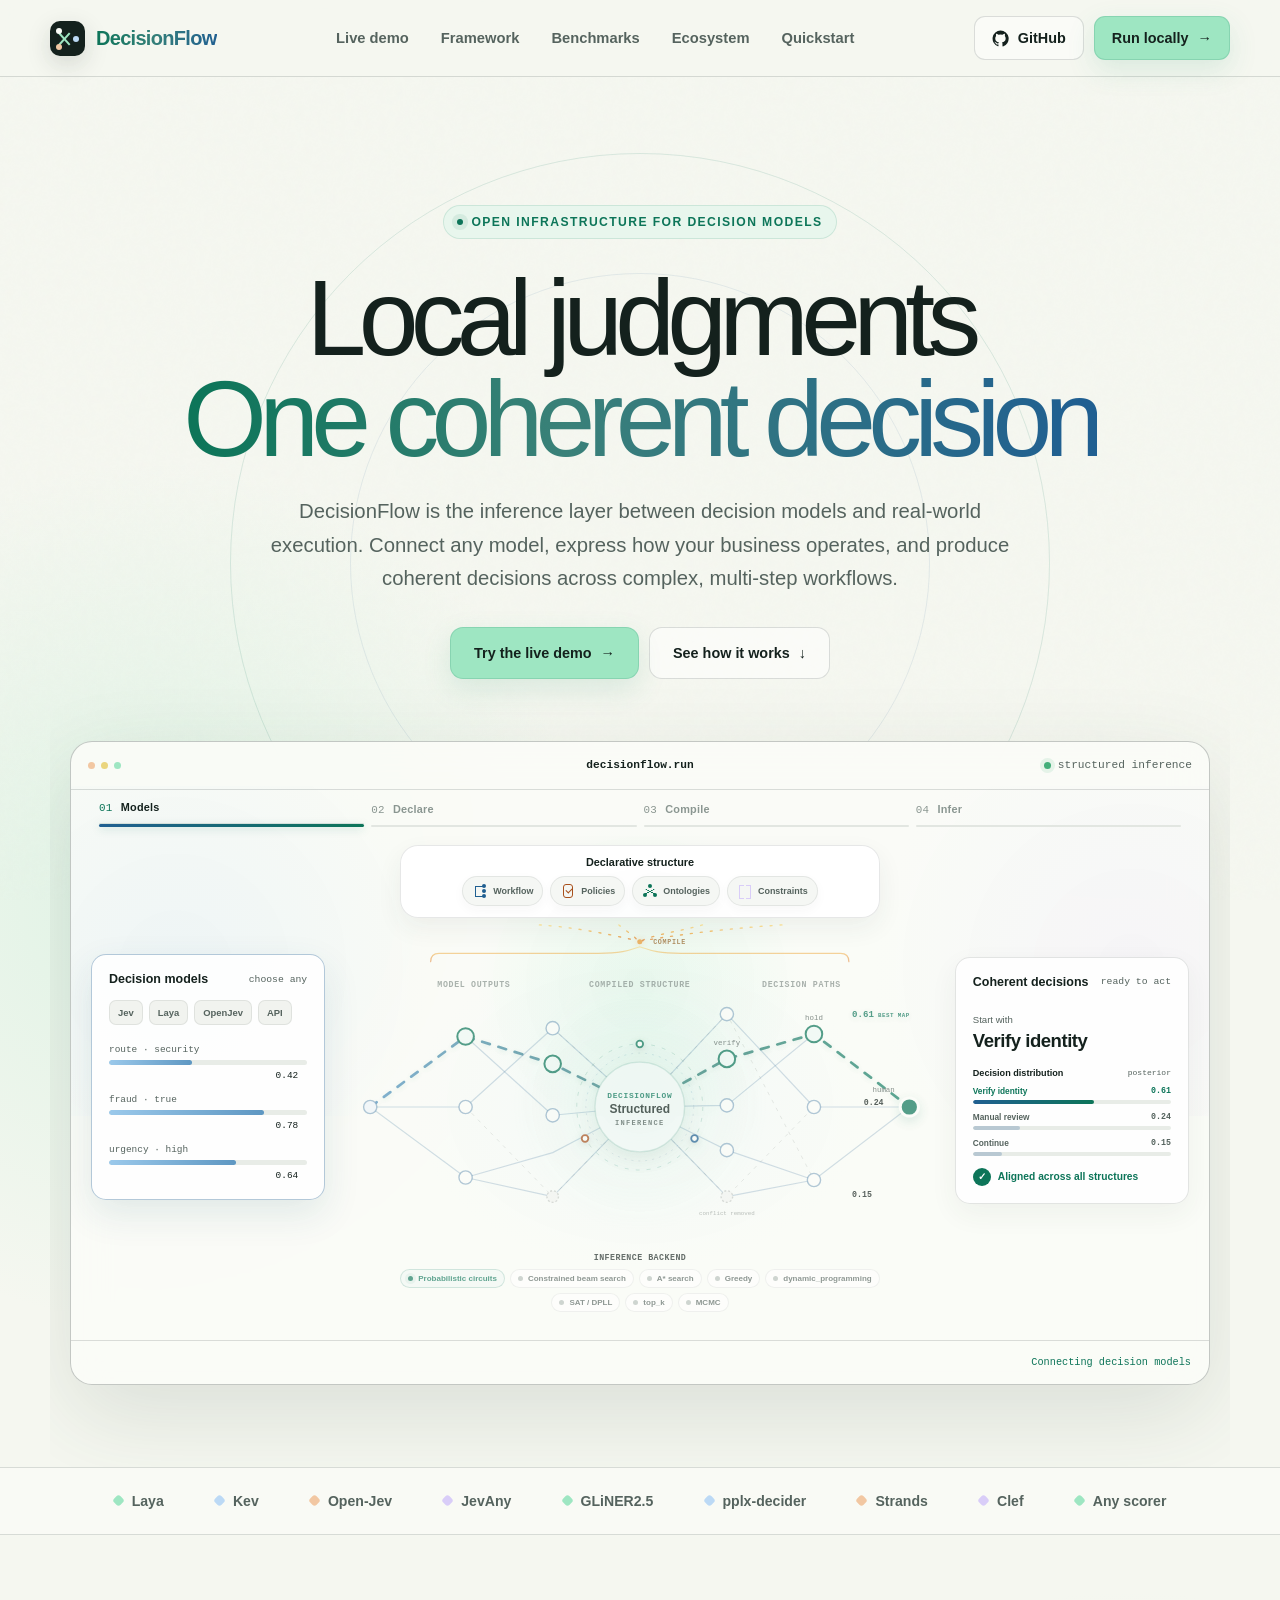
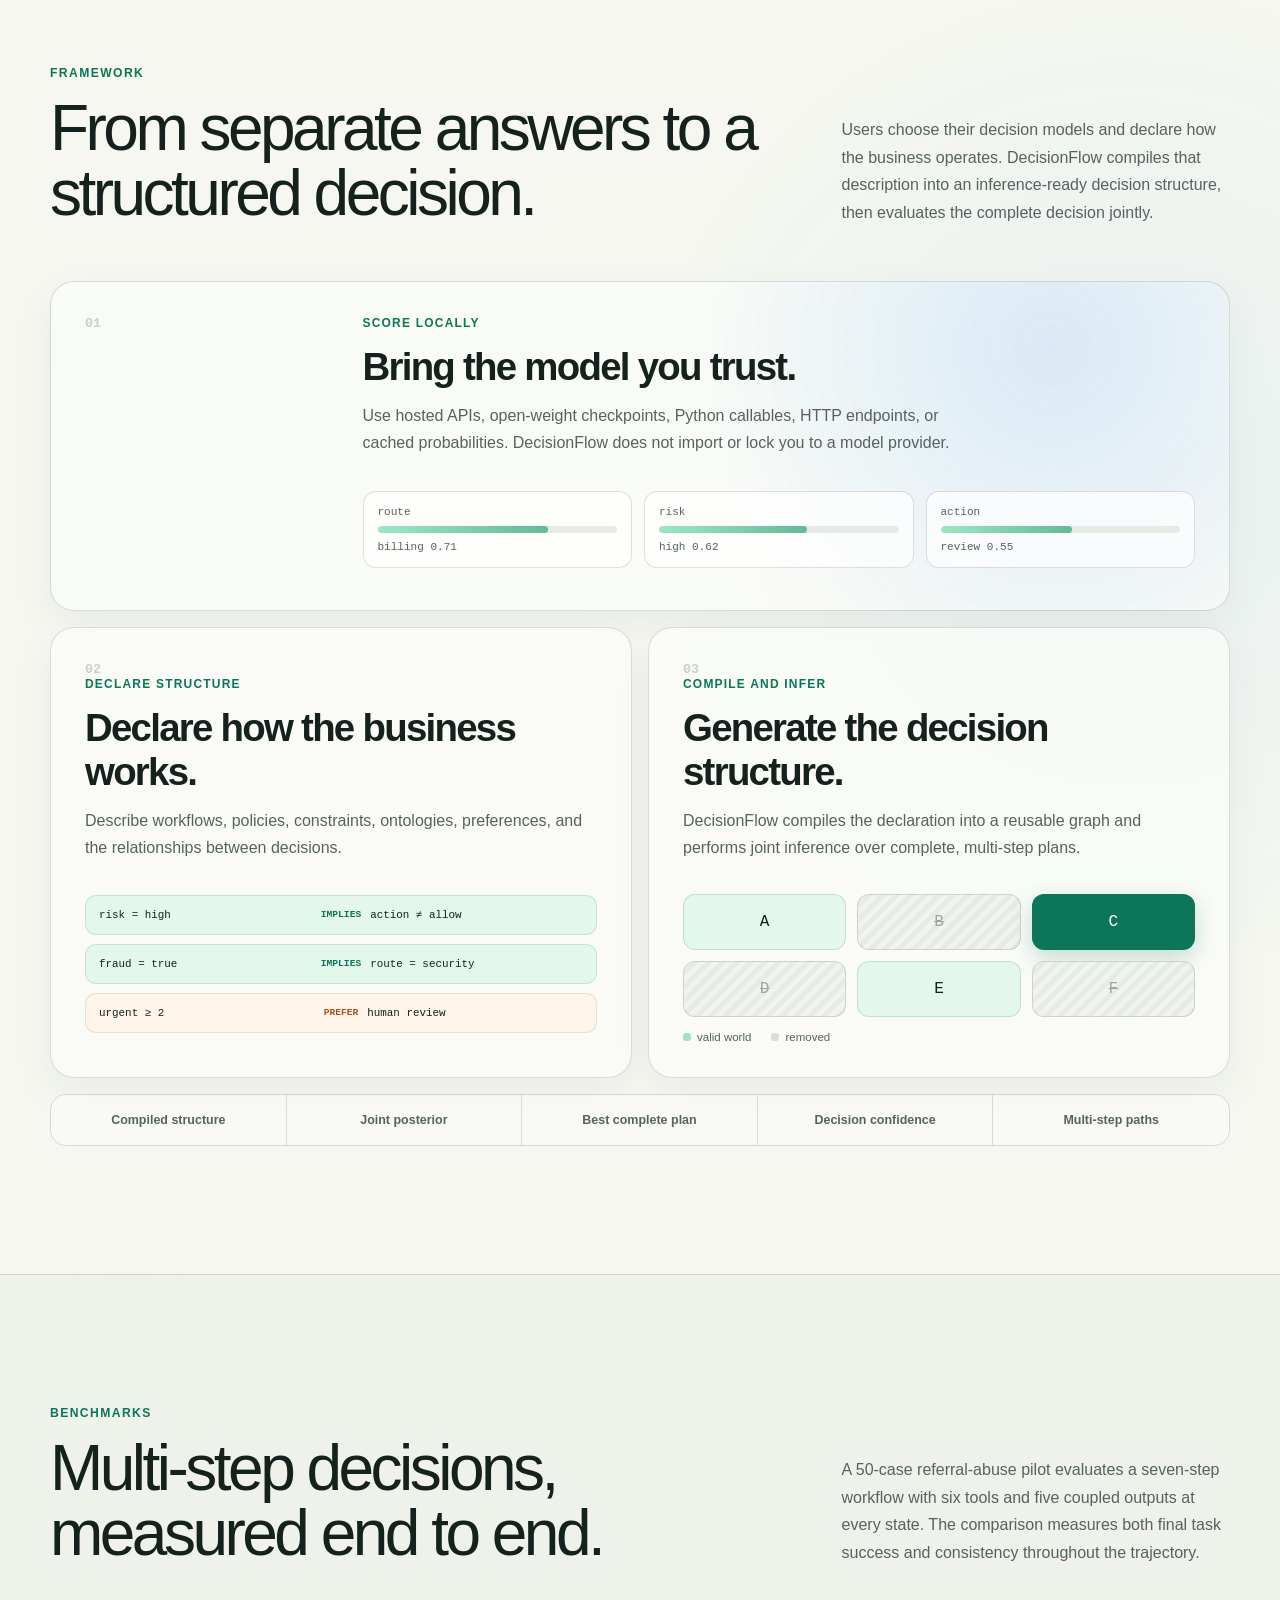
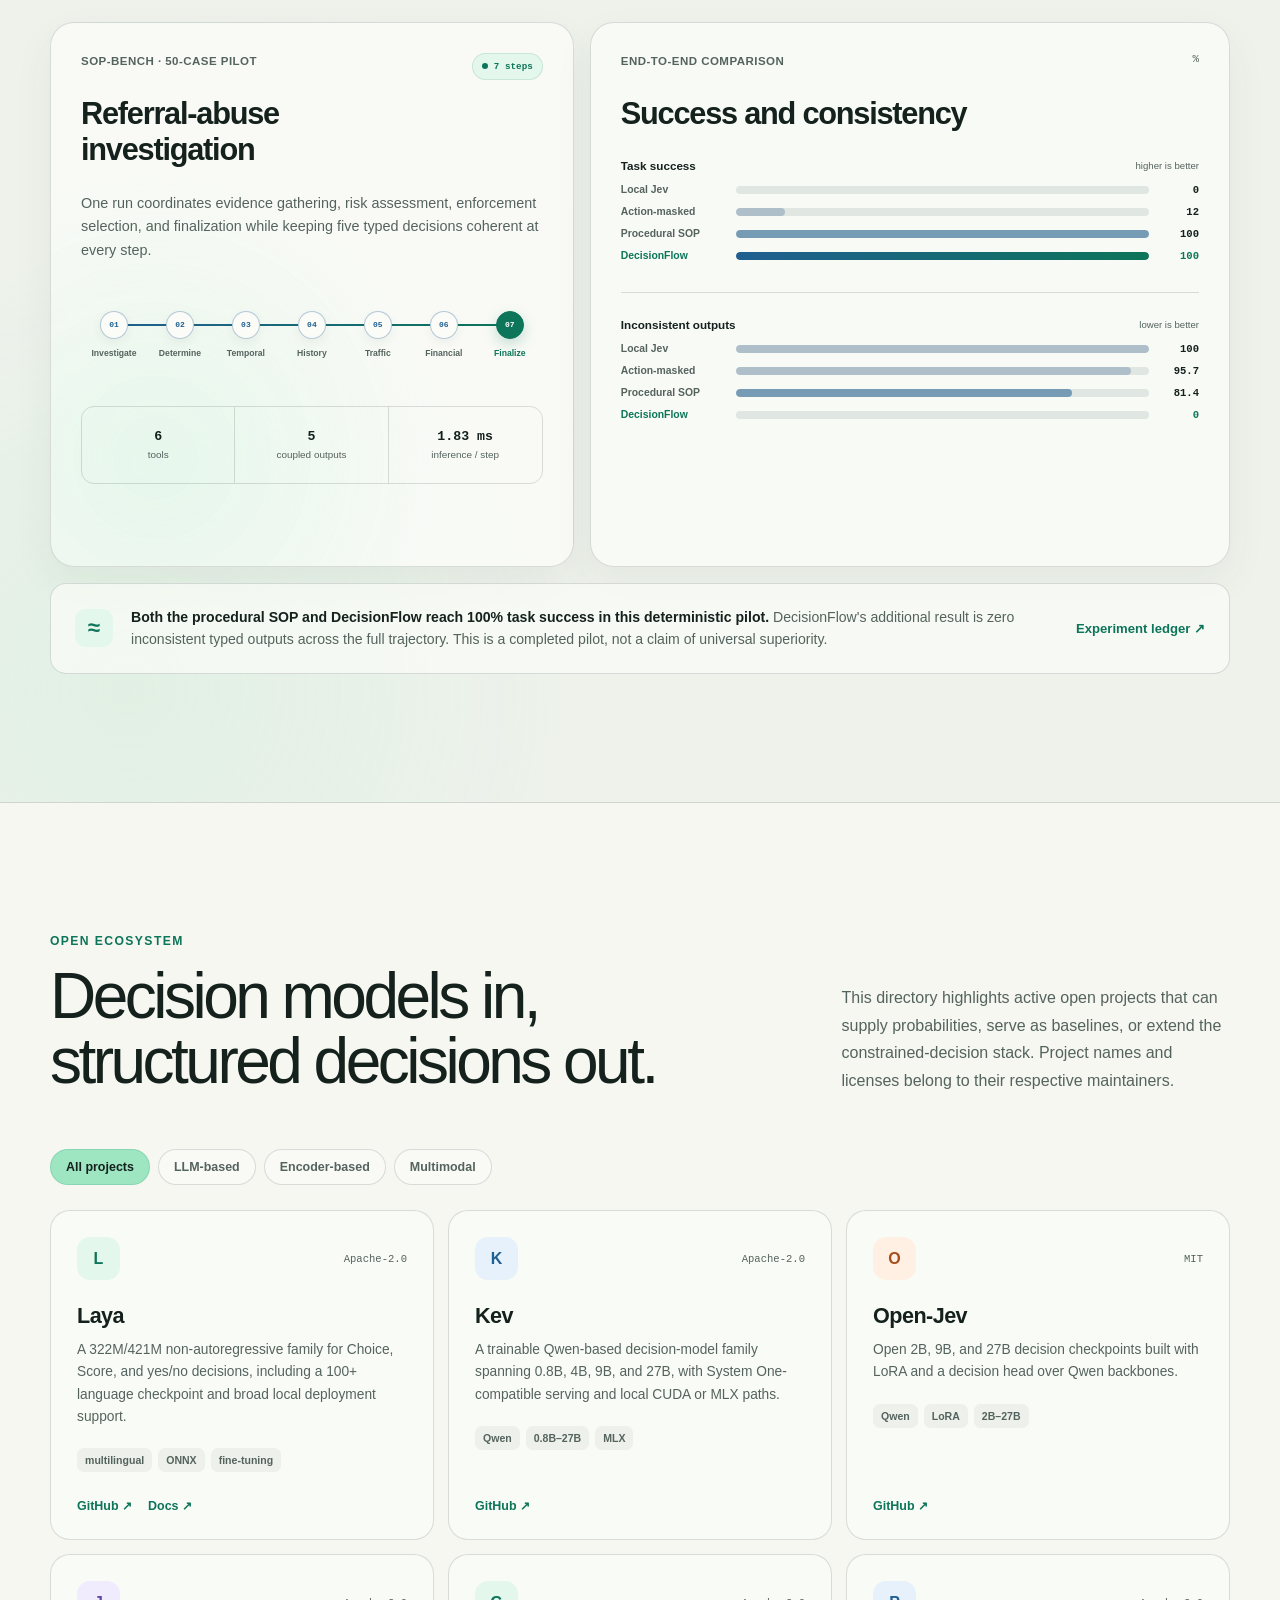
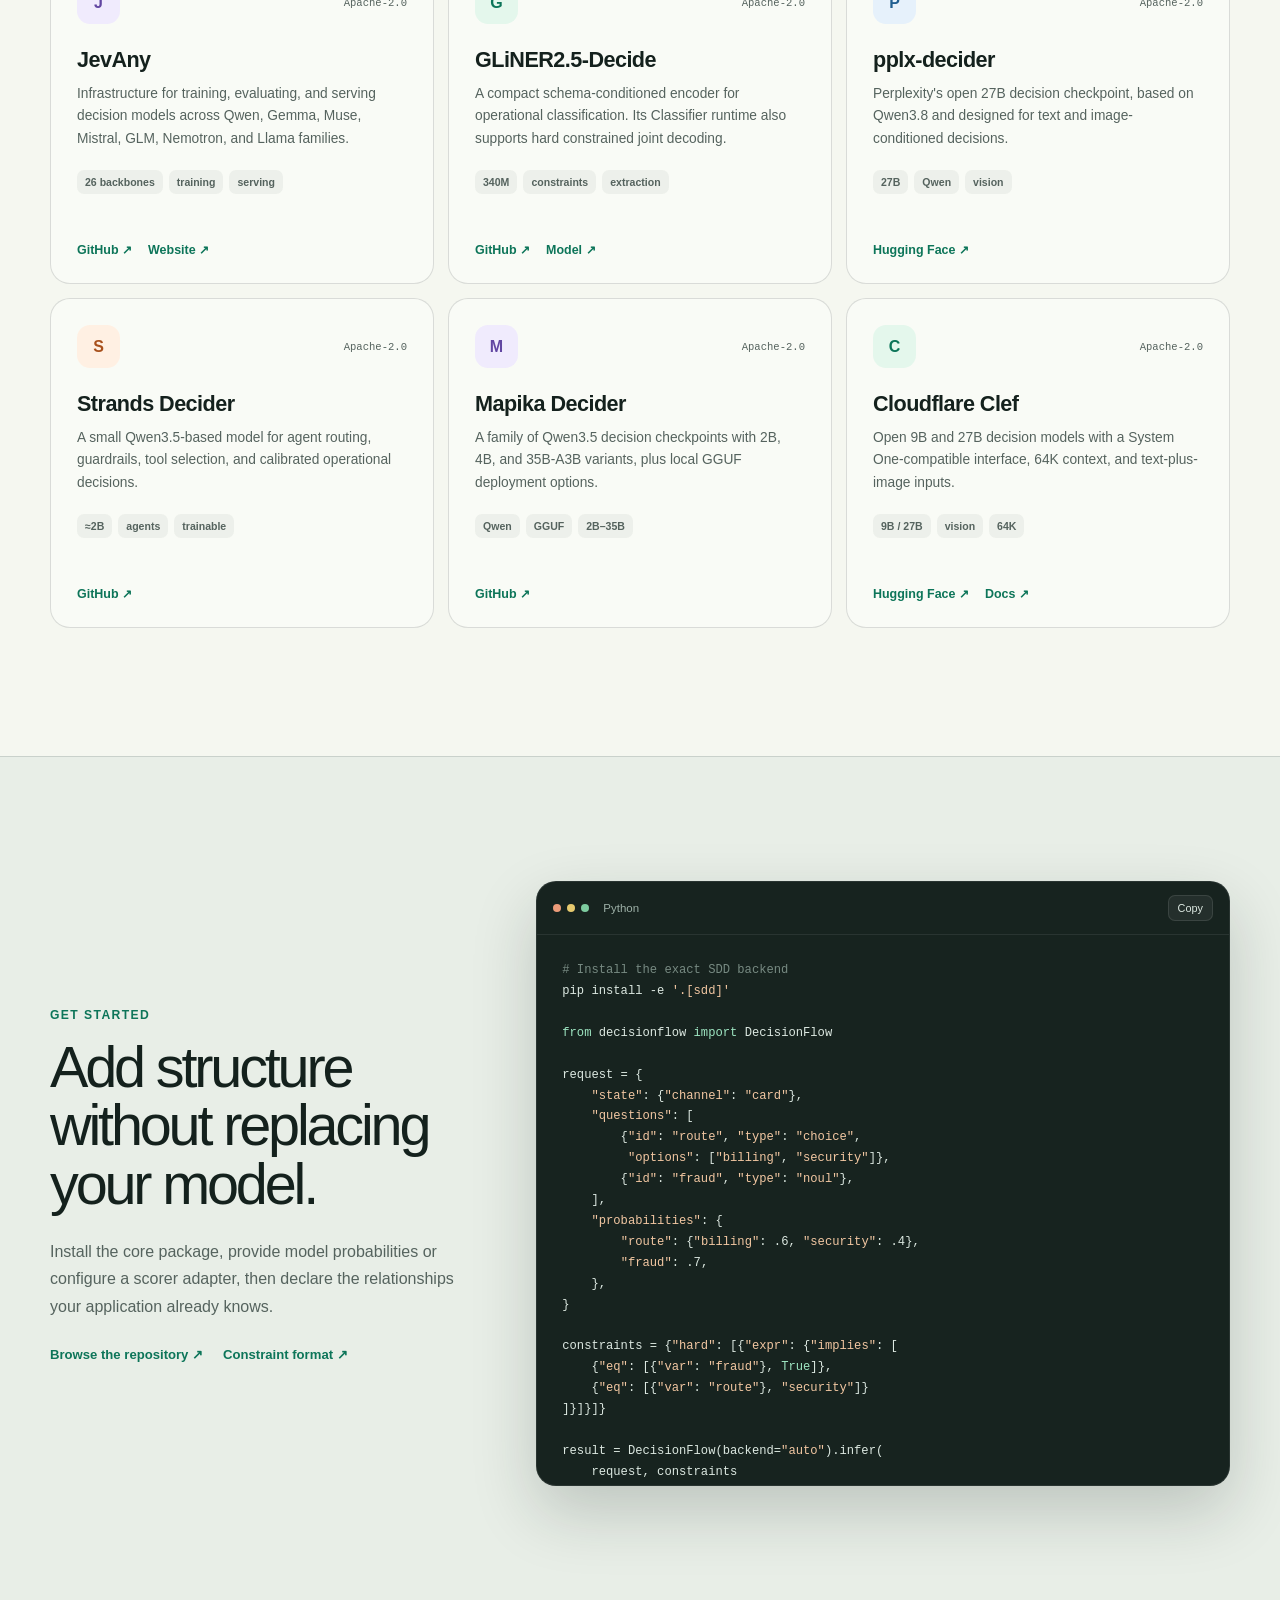
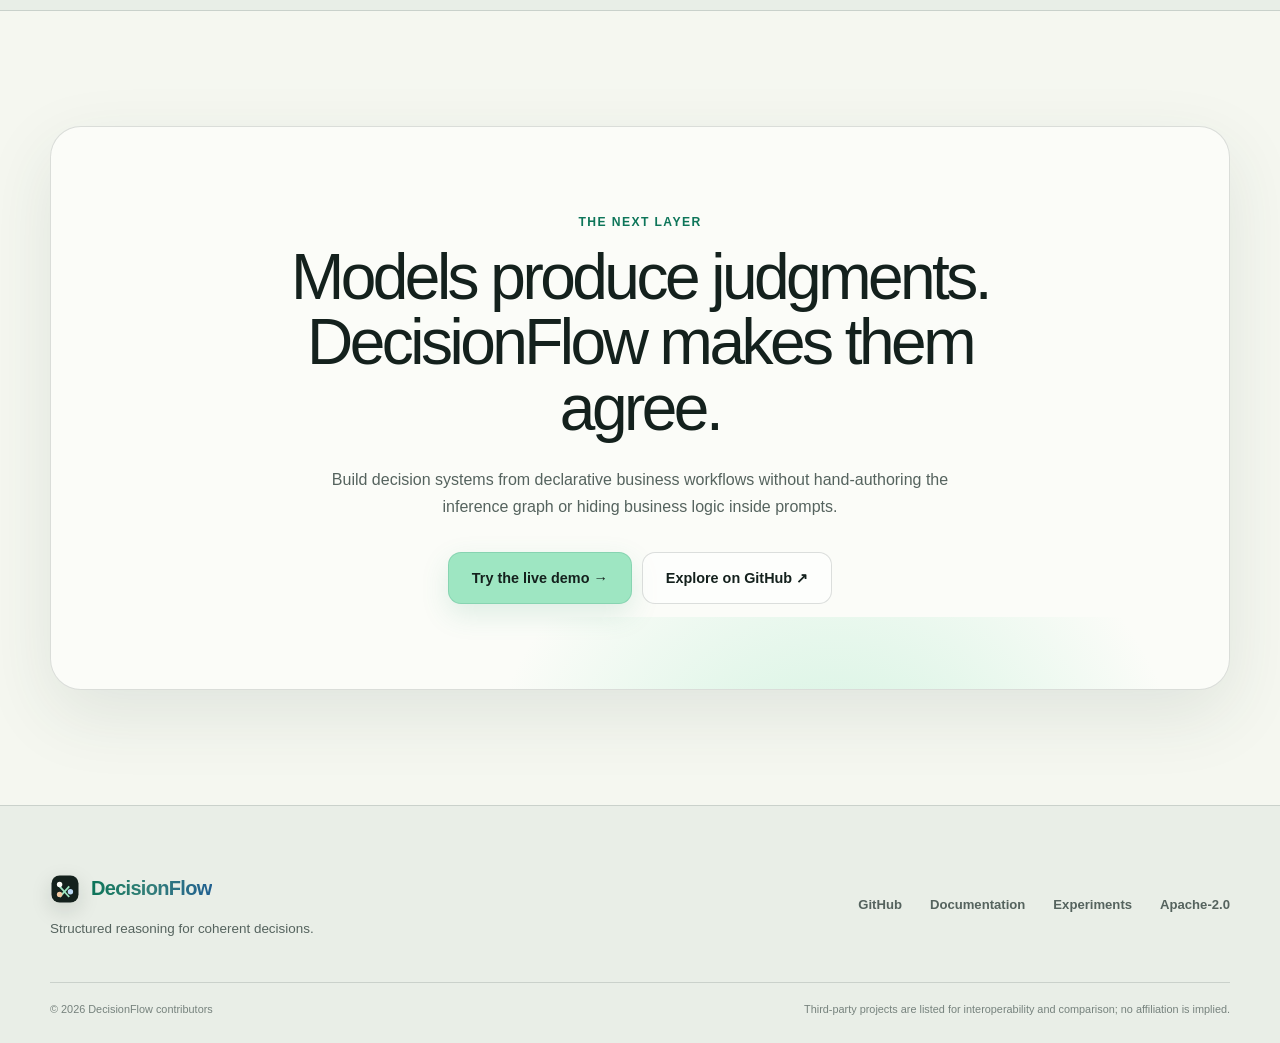
==== commit 05a536d3: "Add interactive service-ticket demo" ====
--- a/site/index.html
+++ b/site/index.html
@@ -38,6 +38,7 @@
         </button>
 
         <nav id="primary-nav" class="primary-nav" aria-label="Primary navigation">
+          <a href="demo.html">Live demo</a>
           <a href="#framework">Framework</a>
           <a href="#benchmarks">Benchmarks</a>
           <a href="#ecosystem">Ecosystem</a>
@@ -67,9 +68,7 @@
           DecisionFlow is the inference layer between decision models and real-world execution. Connect any model, express how your business operates, and produce coherent decisions across complex, multi-step workflows.
         </p>
         <div class="hero-actions reveal">
-          <a class="button button-primary button-large" href="https://github.com/xiongbo010/DecisionFlow" target="_blank" rel="noreferrer">
-            <span class="star-icon" aria-hidden="true">☆</span> Star on GitHub
-          </a>
+          <a class="button button-primary button-large" href="demo.html">Try the live demo <span aria-hidden="true">→</span></a>
           <a class="button button-ghost button-large" href="#framework">See how it works <span aria-hidden="true">↓</span></a>
         </div>
 
@@ -566,8 +565,8 @@
           <h2>Models produce judgments.<br />DecisionFlow makes them agree.</h2>
           <p>Build decision systems from declarative business workflows without hand-authoring the inference graph or hiding business logic inside prompts.</p>
           <div class="hero-actions">
-            <a class="button button-primary button-large" href="https://github.com/xiongbo010/DecisionFlow" target="_blank" rel="noreferrer">Explore on GitHub ↗</a>
-            <a class="button button-ghost button-large" href="https://github.com/xiongbo010/DecisionFlow#readme" target="_blank" rel="noreferrer">Read the method</a>
+            <a class="button button-primary button-large" href="demo.html">Try the live demo →</a>
+            <a class="button button-ghost button-large" href="https://github.com/xiongbo010/DecisionFlow" target="_blank" rel="noreferrer">Explore on GitHub ↗</a>
           </div>
         </div>
       </section>
